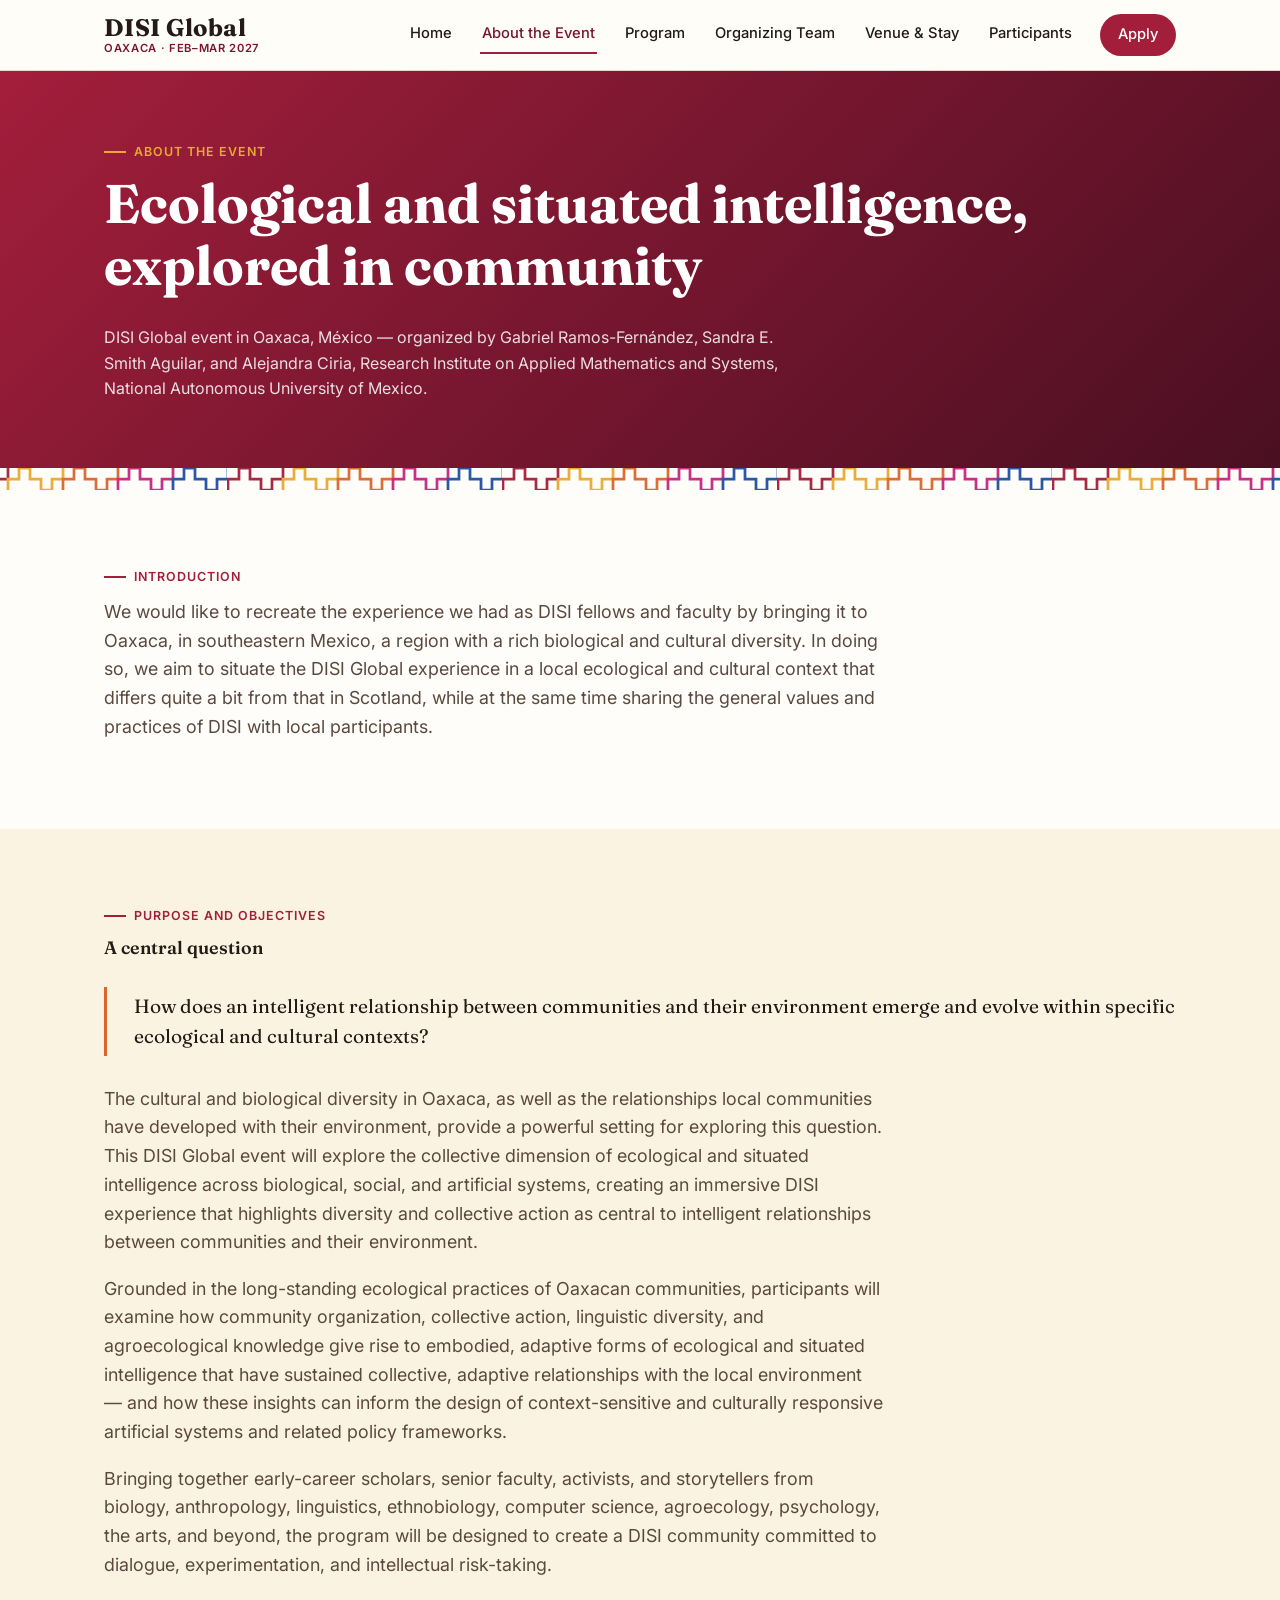
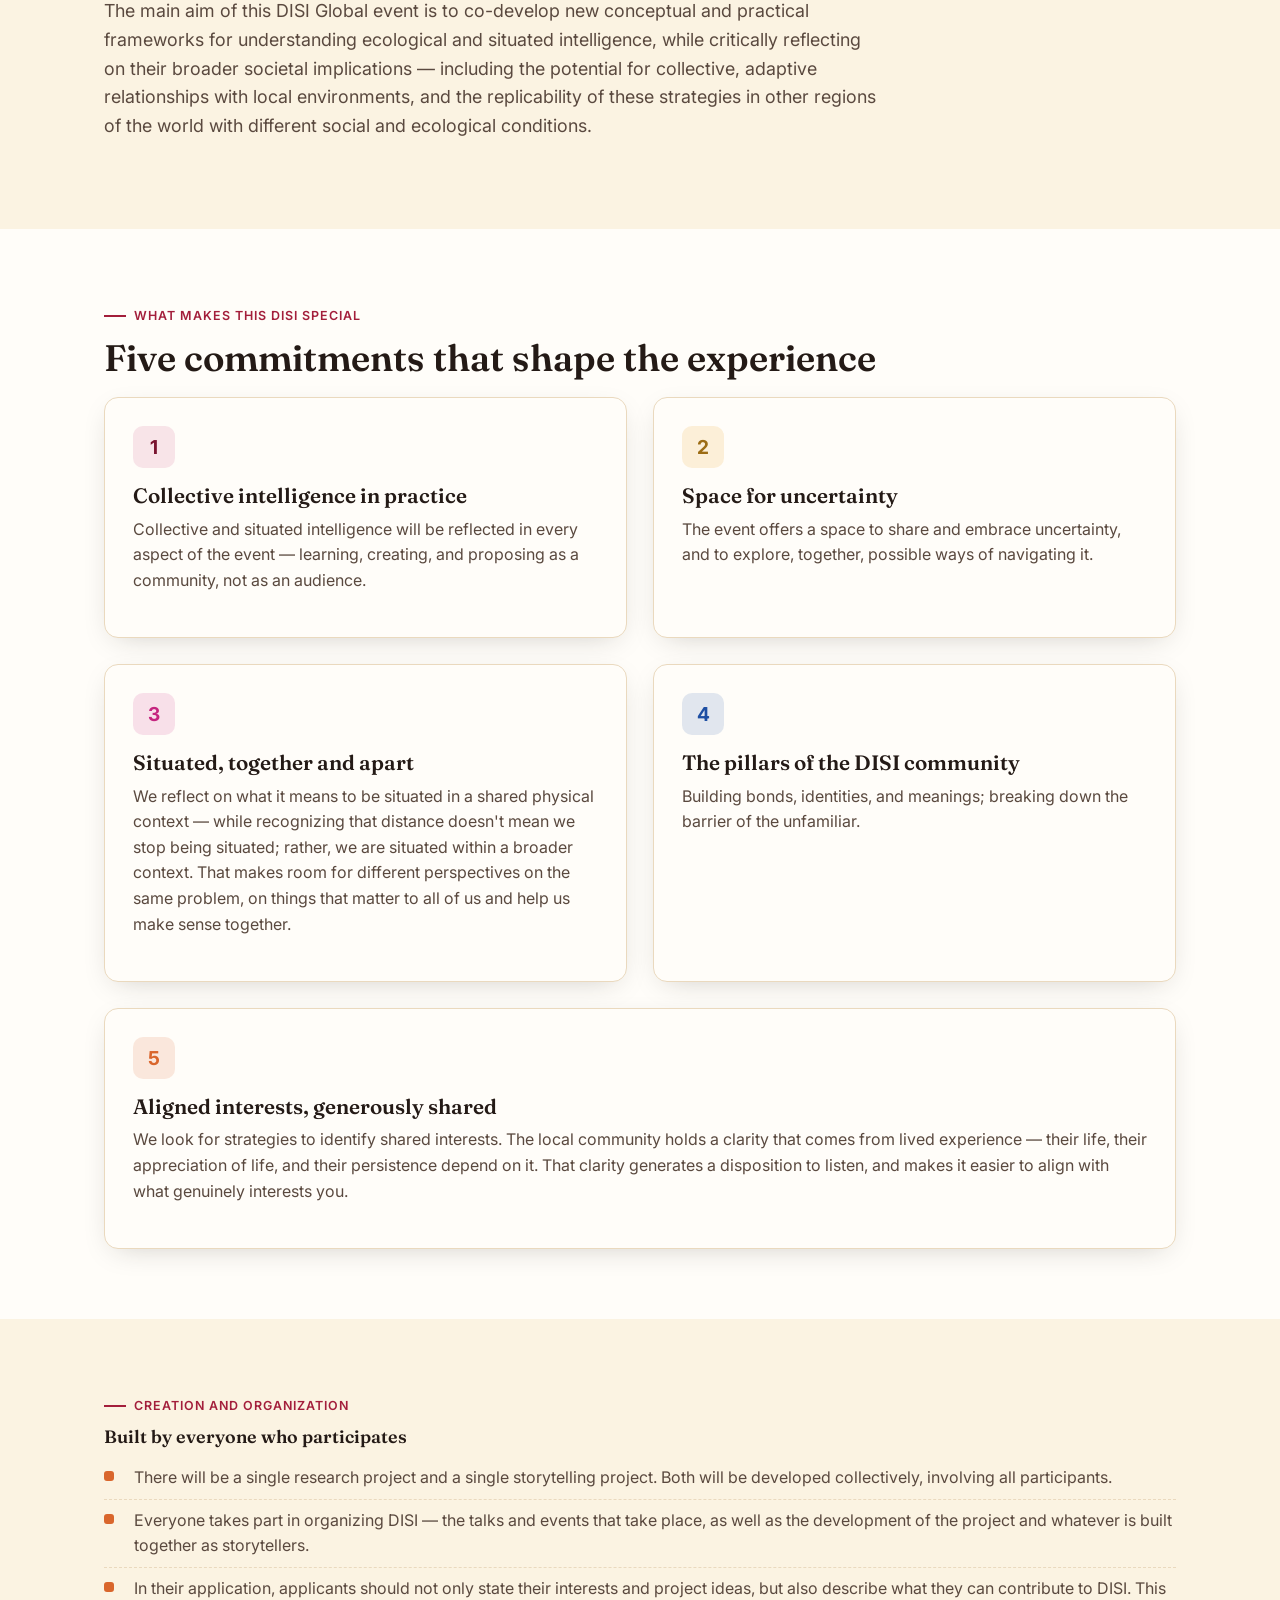
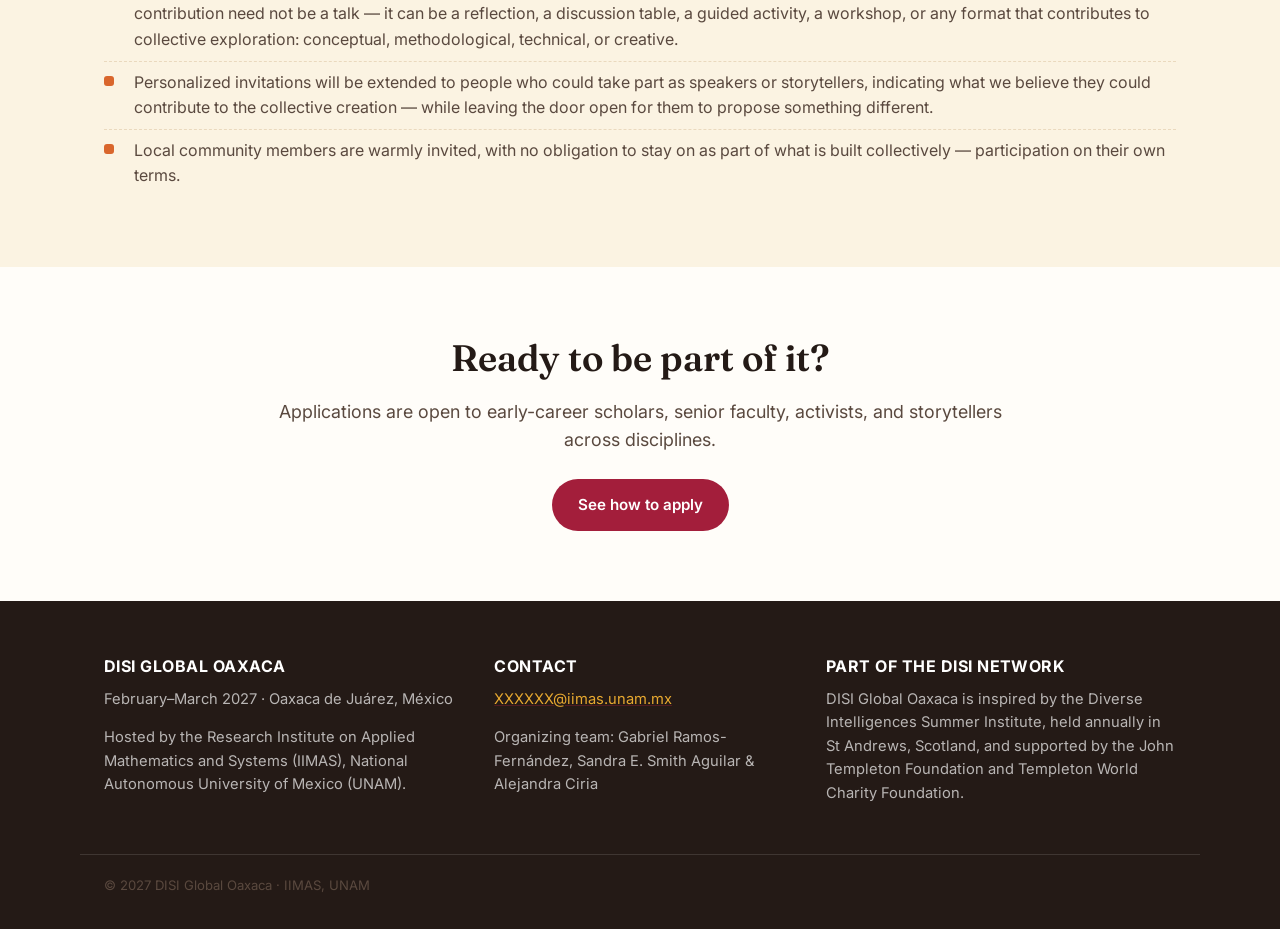
==== about.html @ a5897140 "Initial DISI Global Oaxaca website" ====
<!DOCTYPE html>
<html lang="en">
<head>
<meta charset="UTF-8">
<meta name="viewport" content="width=device-width, initial-scale=1.0">
<title>About the Event — DISI Global Oaxaca</title>
<meta name="description" content="The conceptual framework behind DISI Global Oaxaca: purpose, objectives, and what makes this DISI Global event distinct.">
<link rel="icon" href="assets/favicon.svg" type="image/svg+xml">
<link rel="stylesheet" href="css/style.css">
</head>
<body>

<header class="site-header">
  <div class="container header-inner">
    <a href="index.html" class="brand">
      <span class="brand-mark">DISI Global</span>
      <span class="brand-sub">Oaxaca · Feb–Mar 2027</span>
    </a>
    <button class="nav-toggle" aria-label="Toggle menu" aria-expanded="false">
      <span></span><span></span><span></span>
    </button>
    <nav class="site-nav">
      <a href="index.html">Home</a>
      <a href="about.html">About the Event</a>
      <a href="program.html">Program</a>
      <a href="organizers.html">Organizing Team</a>
      <a href="venue.html">Venue &amp; Stay</a>
      <a href="participants.html">Participants</a>
      <a href="apply.html" class="nav-cta">Apply</a>
    </nav>
  </div>
</header>

<section class="page-hero">
  <div class="container">
    <span class="eyebrow">About the event</span>
    <h1>Ecological and situated intelligence, explored in community</h1>
    <p>DISI Global event in Oaxaca, México — organized by Gabriel Ramos-Fernández, Sandra E. Smith Aguilar, and Alejandra Ciria, Research Institute on Applied Mathematics and Systems, National Autonomous University of Mexico.</p>
  </div>
</section>
<div class="pattern-strip"></div>

<section>
  <div class="container">
    <span class="eyebrow">Introduction</span>
    <p class="lead-text">We would like to recreate the experience we had as DISI fellows and faculty by bringing it to Oaxaca, in southeastern Mexico, a region with a rich biological and cultural diversity. In doing so, we aim to situate the DISI Global experience in a local ecological and cultural context that differs quite a bit from that in Scotland, while at the same time sharing the general values and practices of DISI with local participants.</p>
  </div>
</section>

<section class="section-alt">
  <div class="container">
    <span class="eyebrow">Purpose and objectives</span>
    <h2 class="lead-text">A central question</h2>
    <blockquote>How does an intelligent relationship between communities and their environment emerge and evolve within specific ecological and cultural contexts?</blockquote>
    <p class="lead-text">The cultural and biological diversity in Oaxaca, as well as the relationships local communities have developed with their environment, provide a powerful setting for exploring this question. This DISI Global event will explore the collective dimension of ecological and situated intelligence across biological, social, and artificial systems, creating an immersive DISI experience that highlights diversity and collective action as central to intelligent relationships between communities and their environment.</p>
    <p class="lead-text">Grounded in the long-standing ecological practices of Oaxacan communities, participants will examine how community organization, collective action, linguistic diversity, and agroecological knowledge give rise to embodied, adaptive forms of ecological and situated intelligence that have sustained collective, adaptive relationships with the local environment — and how these insights can inform the design of context-sensitive and culturally responsive artificial systems and related policy frameworks.</p>
    <p class="lead-text">Bringing together early-career scholars, senior faculty, activists, and storytellers from biology, anthropology, linguistics, ethnobiology, computer science, agroecology, psychology, the arts, and beyond, the program will be designed to create a DISI community committed to dialogue, experimentation, and intellectual risk-taking.</p>
    <p class="lead-text">The main aim of this DISI Global event is to co-develop new conceptual and practical frameworks for understanding ecological and situated intelligence, while critically reflecting on their broader societal implications — including the potential for collective, adaptive relationships with local environments, and the replicability of these strategies in other regions of the world with different social and ecological conditions.</p>
  </div>
</section>

<section>
  <div class="container">
    <span class="eyebrow">What makes this DISI special</span>
    <h2>Five commitments that shape the experience</h2>
    <div class="grid grid-2">
      <div class="card">
        <div class="card-icon">1</div>
        <h3>Collective intelligence in practice</h3>
        <p>Collective and situated intelligence will be reflected in every aspect of the event — learning, creating, and proposing as a community, not as an audience.</p>
      </div>
      <div class="card">
        <div class="card-icon mustard">2</div>
        <h3>Space for uncertainty</h3>
        <p>The event offers a space to share and embrace uncertainty, and to explore, together, possible ways of navigating it.</p>
      </div>
      <div class="card">
        <div class="card-icon magenta">3</div>
        <h3>Situated, together and apart</h3>
        <p>We reflect on what it means to be situated in a shared physical context — while recognizing that distance doesn't mean we stop being situated; rather, we are situated within a broader context. That makes room for different perspectives on the same problem, on things that matter to all of us and help us make sense together.</p>
      </div>
      <div class="card">
        <div class="card-icon cobalt">4</div>
        <h3>The pillars of the DISI community</h3>
        <p>Building bonds, identities, and meanings; breaking down the barrier of the unfamiliar.</p>
      </div>
      <div class="card" style="grid-column: span 2;">
        <div class="card-icon terracotta">5</div>
        <h3>Aligned interests, generously shared</h3>
        <p>We look for strategies to identify shared interests. The local community holds a clarity that comes from lived experience — their life, their appreciation of life, and their persistence depend on it. That clarity generates a disposition to listen, and makes it easier to align with what genuinely interests you.</p>
      </div>
    </div>
  </div>
</section>

<section class="section-alt">
  <div class="container">
    <span class="eyebrow">Creation and organization</span>
    <h2 class="lead-text">Built by everyone who participates</h2>
    <ul class="checklist">
      <li>There will be a single research project and a single storytelling project. Both will be developed collectively, involving all participants.</li>
      <li>Everyone takes part in organizing DISI — the talks and events that take place, as well as the development of the project and whatever is built together as storytellers.</li>
      <li>In their application, applicants should not only state their interests and project ideas, but also describe what they can contribute to DISI. This contribution need not be a talk — it can be a reflection, a discussion table, a guided activity, a workshop, or any format that contributes to collective exploration: conceptual, methodological, technical, or creative.</li>
      <li>Personalized invitations will be extended to people who could take part as speakers or storytellers, indicating what we believe they could contribute to the collective creation — while leaving the door open for them to propose something different.</li>
      <li>Local community members are warmly invited, with no obligation to stay on as part of what is built collectively — participation on their own terms.</li>
    </ul>
  </div>
</section>

<section>
  <div class="container" style="text-align:center;">
    <h2>Ready to be part of it?</h2>
    <p class="lead-text" style="margin:0 auto 24px;">Applications are open to early-career scholars, senior faculty, activists, and storytellers across disciplines.</p>
    <a href="apply.html" class="btn btn-primary">See how to apply</a>
  </div>
</section>

<footer class="site-footer">
  <div class="container footer-inner">
    <div>
      <h3>DISI Global Oaxaca</h3>
      <p>February–March 2027 · Oaxaca de Juárez, México</p>
      <p>Hosted by the Research Institute on Applied Mathematics and Systems (IIMAS), National Autonomous University of Mexico (UNAM).</p>
    </div>
    <div>
      <h3>Contact</h3>
      <p><a href="mailto:XXXXXX@iimas.unam.mx">XXXXXX@iimas.unam.mx</a></p>
      <p>Organizing team: Gabriel Ramos-Fernández, Sandra E. Smith Aguilar &amp; Alejandra Ciria</p>
    </div>
    <div>
      <h3>Part of the DISI Network</h3>
      <p>DISI Global Oaxaca is inspired by the Diverse Intelligences Summer Institute, held annually in St Andrews, Scotland, and supported by the John Templeton Foundation and Templeton World Charity Foundation.</p>
    </div>
  </div>
  <div class="footer-bottom container">
    <p>© 2027 DISI Global Oaxaca · IIMAS, UNAM</p>
  </div>
</footer>

<script src="js/main.js"></script>
</body>
</html>
---- css/style.css ----
/* ==========================================================================
   DISI Global Oaxaca — design system
   ========================================================================== */

@import url('https://fonts.googleapis.com/css2?family=Fraunces:opsz,wght@9..144,400;9..144,500;9..144,600;9..144,700&family=Inter:wght@400;500;600;700&display=swap');

:root {
  /* brand — grana cochinilla, the classic Oaxacan cochineal red */
  --cochinilla:        #A31E3B;
  --cochinilla-dark:   #7A1530;
  --cochinilla-tint:   #F8E4E8;

  /* Oaxaca-inspired accents — market walls, textiles */
  --terracotta:  #D9662C;
  --marigold:    #E8A930;
  --magenta:     #C5257F;
  --cobalt:      #1E4FA3;
  --wine:        #4A0F22;

  /* neutrals */
  --cream:       #FBF3E2;
  --paper:       #FFFDF9;
  --charcoal:    #241A16;
  --ink-soft:    #5A493F;
  --line:        #EAD9BE;

  --font-display: 'Fraunces', Georgia, serif;
  --font-body: 'Inter', -apple-system, BlinkMacSystemFont, sans-serif;

  --radius: 14px;
  --shadow-soft: 0 8px 30px -12px rgba(34, 31, 28, 0.25);
  --container: 1120px;
}

* { box-sizing: border-box; }
html { scroll-behavior: smooth; }

body {
  margin: 0;
  font-family: var(--font-body);
  color: var(--charcoal);
  background: var(--paper);
  line-height: 1.6;
  -webkit-font-smoothing: antialiased;
}

h1, h2, h3, h4 {
  font-family: var(--font-display);
  font-weight: 600;
  line-height: 1.15;
  margin: 0 0 0.5em;
  color: var(--charcoal);
}

h1 { font-size: clamp(2.2rem, 5vw, 3.4rem); font-weight: 700; }
h2 { font-size: clamp(1.6rem, 3vw, 2.3rem); }
h3 { font-size: 1.3rem; }

p { margin: 0 0 1em; color: var(--ink-soft); }
a { color: var(--cochinilla-dark); text-decoration-color: rgba(163,30,59,0.35); }
a:hover { color: var(--terracotta); }

.container {
  max-width: var(--container);
  margin: 0 auto;
  padding: 0 24px;
}

.eyebrow {
  display: inline-flex;
  align-items: center;
  gap: 8px;
  font-size: 0.78rem;
  font-weight: 600;
  letter-spacing: 0.08em;
  text-transform: uppercase;
  color: var(--cochinilla);
  margin-bottom: 0.9em;
}
.eyebrow::before {
  content: "";
  width: 22px;
  height: 2px;
  background: var(--cochinilla);
  display: inline-block;
}

/* ---------------------------------- pattern strip ---------------------- */
.pattern-strip {
  height: 22px;
  background: url('../assets/pattern.svg') repeat-x center / auto 100%;
  opacity: 0.95;
}

/* ---------------------------------- header ------------------------------ */
.site-header {
  position: sticky;
  top: 0;
  z-index: 100;
  background: rgba(255, 253, 248, 0.92);
  backdrop-filter: blur(8px);
  border-bottom: 1px solid var(--line);
}
.header-inner {
  display: flex;
  align-items: center;
  justify-content: space-between;
  padding: 14px 24px;
}
.brand {
  display: flex;
  flex-direction: column;
  text-decoration: none;
  line-height: 1.1;
}
.brand-mark {
  font-family: var(--font-display);
  font-weight: 700;
  font-size: 1.5rem;
  color: var(--charcoal);
  letter-spacing: 0.02em;
}
.brand-sub {
  font-size: 0.7rem;
  color: var(--cochinilla-dark);
  font-weight: 600;
  letter-spacing: 0.06em;
  text-transform: uppercase;
}

.site-nav {
  display: flex;
  align-items: center;
  gap: 26px;
}
.site-nav a {
  font-size: 0.92rem;
  font-weight: 500;
  color: var(--charcoal);
  text-decoration: none;
  padding: 6px 2px;
  border-bottom: 2px solid transparent;
  transition: border-color 0.15s ease, color 0.15s ease;
}
.site-nav a:hover { color: var(--cochinilla-dark); }
.site-nav a.active { border-color: var(--cochinilla); color: var(--cochinilla-dark); }
.site-nav a.nav-cta {
  background: var(--cochinilla);
  color: #fff;
  padding: 9px 18px;
  border-radius: 999px;
  border-bottom: none;
}
.site-nav a.nav-cta:hover { background: var(--terracotta); color: #fff; }

.nav-toggle {
  display: none;
  flex-direction: column;
  gap: 5px;
  background: none;
  border: none;
  cursor: pointer;
  padding: 8px;
}
.nav-toggle span {
  width: 24px;
  height: 2px;
  background: var(--charcoal);
  display: block;
}

/* ---------------------------------- buttons ------------------------------ */
.btn {
  display: inline-flex;
  align-items: center;
  gap: 8px;
  padding: 12px 24px;
  border-radius: 999px;
  font-weight: 600;
  font-size: 0.95rem;
  text-decoration: none;
  border: 2px solid transparent;
  transition: transform 0.15s ease, box-shadow 0.15s ease, background 0.15s ease;
}
.btn:hover { transform: translateY(-1px); }
.btn-primary { background: var(--cochinilla); color: #fff; }
.btn-primary:hover { background: var(--cochinilla-dark); color: #fff; }
.btn-primary.on-hero { background: var(--marigold); color: var(--charcoal); }
.btn-primary.on-hero:hover { background: #fff; color: var(--cochinilla-dark); }
.btn-outline { border-color: var(--charcoal); color: var(--charcoal); }
.btn-outline:hover { border-color: var(--cochinilla-dark); color: var(--cochinilla-dark); }
.btn-outline.on-dark { border-color: #fff; color: #fff; }
.btn-outline.on-dark:hover { border-color: var(--marigold); color: var(--marigold); }

/* ---------------------------------- hero ------------------------------ */
.hero {
  position: relative;
  background: radial-gradient(circle at 15% 20%, var(--magenta) 0%, var(--cochinilla) 48%, var(--wine) 100%);
  color: #fff;
  padding: 90px 0 70px;
  overflow: hidden;
}
.hero::after {
  content: "";
  position: absolute;
  inset: 0;
  background-image: radial-gradient(rgba(255,255,255,0.08) 1.5px, transparent 1.5px);
  background-size: 26px 26px;
  opacity: 0.5;
  pointer-events: none;
}
.hero-inner { position: relative; z-index: 1; max-width: 760px; }

/* animated, mouse-reactive color blobs — homepage hero only */
.hero-blobs {
  position: absolute;
  inset: 0;
  z-index: 0;
  overflow: hidden;
  pointer-events: none;
  transition: transform 0.35s ease-out;
}
.hero-blob {
  position: absolute;
  border-radius: 50%;
  filter: blur(70px);
  opacity: 0.55;
  will-change: transform;
}
.hero-blob.b1 { width: 360px; height: 360px; background: var(--marigold); top: -80px; left: 6%; animation: drift1 15s ease-in-out infinite; }
.hero-blob.b2 { width: 300px; height: 300px; background: var(--cobalt); bottom: -100px; right: 10%; animation: drift2 19s ease-in-out infinite; }
.hero-blob.b3 { width: 240px; height: 240px; background: var(--terracotta); top: 28%; right: 26%; animation: drift3 12s ease-in-out infinite; }
.hero-blob.b4 { width: 200px; height: 200px; background: var(--marigold); bottom: 8%; left: 32%; animation: drift1 17s ease-in-out infinite reverse; }

@keyframes drift1 {
  0%, 100% { transform: translate(0, 0) scale(1); }
  50% { transform: translate(34px, -24px) scale(1.08); }
}
@keyframes drift2 {
  0%, 100% { transform: translate(0, 0) scale(1); }
  50% { transform: translate(-28px, 26px) scale(0.94); }
}
@keyframes drift3 {
  0%, 100% { transform: translate(0, 0) scale(1); }
  50% { transform: translate(22px, 18px) scale(1.12); }
}
@media (prefers-reduced-motion: reduce) {
  .hero-blob { animation: none; }
}

.hero p.lede { color: rgba(255,255,255,0.88); font-size: 1.15rem; max-width: 620px; }
.hero .meta-row {
  display: flex;
  flex-wrap: wrap;
  gap: 22px;
  margin: 28px 0 32px;
  font-size: 0.95rem;
  font-weight: 500;
}
.hero .meta-row span { display: flex; align-items: center; gap: 8px; }
.hero .meta-row span::before {
  content: "";
  width: 6px;
  height: 6px;
  border-radius: 2px;
  background: var(--marigold);
  display: inline-block;
  flex-shrink: 0;
}
.hero .cta-row { display: flex; flex-wrap: wrap; gap: 14px; }

.page-hero {
  position: relative;
  overflow: hidden;
  background: linear-gradient(135deg, var(--cochinilla), var(--wine));
  color: #fff;
  padding: 64px 0 50px;
}
.page-hero .eyebrow { color: var(--marigold); }
.page-hero .eyebrow::before { background: var(--marigold); }
.page-hero p { color: rgba(255,255,255,0.85); max-width: 680px; }
.page-hero h1 { color: #fff; }

/* ---------------------------------- sections ------------------------------ */
section { padding: 70px 0; }
.section-alt { background: var(--cream); }
.section-tight { padding: 50px 0; }

.lead-text { font-size: 1.12rem; max-width: 780px; }

.grid {
  display: grid;
  gap: 26px;
}
.grid-2 { grid-template-columns: repeat(2, 1fr); }
.grid-3 { grid-template-columns: repeat(3, 1fr); }
.grid-4 { grid-template-columns: repeat(4, 1fr); }

.card {
  background: var(--paper);
  border: 1px solid var(--line);
  border-radius: var(--radius);
  padding: 28px;
  box-shadow: var(--shadow-soft);
  transition: transform 0.18s ease, box-shadow 0.18s ease;
}
.card:hover { transform: translateY(-3px); }
.card h3 { margin-bottom: 0.4em; }
.card .card-icon {
  width: 42px; height: 42px;
  border-radius: 10px;
  display: flex; align-items: center; justify-content: center;
  background: var(--cochinilla-tint);
  color: var(--cochinilla-dark);
  font-size: 1.2rem;
  margin-bottom: 16px;
  font-weight: 700;
}
/* color-blocking accent variants for card icons */
.card .card-icon.mustard     { background: rgba(232,169,48,0.16); color: #9C6C14; }
.card .card-icon.terracotta  { background: rgba(217,102,44,0.14); color: var(--terracotta); }
.card .card-icon.magenta     { background: rgba(197,37,127,0.13); color: var(--magenta); }
.card .card-icon.cobalt      { background: rgba(30,79,163,0.13); color: var(--cobalt); }

.pill {
  display: inline-block;
  padding: 5px 14px;
  border-radius: 999px;
  background: var(--cochinilla-tint);
  color: var(--cochinilla-dark);
  font-size: 0.78rem;
  font-weight: 600;
  letter-spacing: 0.03em;
}

blockquote {
  border-left: 3px solid var(--terracotta);
  margin: 1.5em 0;
  padding: 0.2em 0 0.2em 1.4em;
  font-family: var(--font-display);
  font-size: 1.2rem;
  color: var(--charcoal);
}

ul.checklist { list-style: none; padding: 0; margin: 0; }
ul.checklist li {
  position: relative;
  padding: 8px 0 8px 30px;
  color: var(--ink-soft);
  border-bottom: 1px dashed var(--line);
}
ul.checklist li:last-child { border-bottom: none; }
ul.checklist li::before {
  content: "";
  position: absolute;
  left: 0; top: 14px;
  width: 10px; height: 10px;
  border-radius: 3px;
  background: var(--terracotta);
}

/* ---------------------------------- timeline (program page) ------------ */
.timeline {
  position: relative;
  padding-left: 34px;
  border-left: 2px solid var(--line);
}
.timeline-item { position: relative; padding-bottom: 34px; }
.timeline-item:last-child { padding-bottom: 0; }
.timeline-item::before {
  content: "";
  position: absolute;
  left: -41px; top: 4px;
  width: 14px; height: 14px;
  border-radius: 50%;
  background: var(--cochinilla);
  border: 3px solid var(--paper);
  box-shadow: 0 0 0 2px var(--cochinilla);
}
.timeline-item .time {
  font-size: 0.8rem;
  font-weight: 700;
  letter-spacing: 0.05em;
  text-transform: uppercase;
  color: var(--cochinilla-dark);
  margin-bottom: 4px;
  display: block;
}
.day-block {
  border: 1px solid var(--line);
  border-radius: var(--radius);
  padding: 32px;
  background: var(--paper);
  margin-bottom: 26px;
}
.day-block.tba {
  background: var(--cream);
  text-align: center;
  padding: 40px 32px;
}
.day-block.tba h3 { color: var(--ink-soft); }

/* ---------------------------------- profile cards ------------------------------ */
.profile-card {
  background: var(--paper);
  border: 1px solid var(--line);
  border-radius: var(--radius);
  padding: 26px;
  text-align: left;
}
.profile-avatar {
  width: 64px; height: 64px;
  border-radius: 50%;
  background: linear-gradient(135deg, var(--cochinilla), var(--wine));
  color: #fff;
  display: flex; align-items: center; justify-content: center;
  font-family: var(--font-display);
  font-weight: 700;
  font-size: 1.3rem;
  margin-bottom: 16px;
}
.profile-avatar.mustard { background: linear-gradient(135deg, var(--marigold), var(--terracotta)); }
.profile-avatar.cobalt  { background: linear-gradient(135deg, var(--cobalt), var(--magenta)); }
.profile-card .role {
  color: var(--terracotta);
  font-weight: 600;
  font-size: 0.85rem;
  margin-bottom: 10px;
  display: block;
}

/* ---------------------------------- empty state ------------------------------ */
.empty-state {
  text-align: center;
  padding: 70px 30px;
  border: 2px dashed var(--line);
  border-radius: var(--radius);
  background: var(--cream);
}
.empty-state .icon {
  font-family: var(--font-display);
  font-size: 2.6rem;
  color: var(--cochinilla);
  margin-bottom: 8px;
}

/* ---------------------------------- facts strip ------------------------------ */
.facts-strip {
  display: grid;
  grid-template-columns: repeat(4, 1fr);
  gap: 0;
  background: var(--charcoal);
  color: #fff;
  border-radius: var(--radius);
  overflow: hidden;
}
.facts-strip .fact {
  padding: 26px 20px;
  border-right: 1px solid rgba(255,255,255,0.12);
}
.facts-strip .fact:last-child { border-right: none; }
.facts-strip .fact .label {
  font-size: 0.72rem;
  text-transform: uppercase;
  letter-spacing: 0.06em;
  color: var(--marigold);
  font-weight: 700;
  margin-bottom: 6px;
}
.facts-strip .fact .value { font-family: var(--font-display); font-size: 1.15rem; }

/* ---------------------------------- footer ------------------------------ */
.site-footer {
  background: var(--charcoal);
  color: rgba(255,255,255,0.75);
  padding: 56px 0 20px;
}
.footer-inner {
  display: grid;
  grid-template-columns: 1.2fr 1fr 1.2fr;
  gap: 40px;
  padding-bottom: 34px;
}
.footer-inner h3 {
  color: #fff;
  font-size: 1rem;
  font-family: var(--font-body);
  font-weight: 700;
  letter-spacing: 0.03em;
  text-transform: uppercase;
  margin-bottom: 12px;
}
.footer-inner p { color: rgba(255,255,255,0.68); font-size: 0.92rem; }
.footer-inner a { color: var(--marigold); }
.footer-bottom {
  border-top: 1px solid rgba(255,255,255,0.12);
  padding-top: 20px;
  font-size: 0.82rem;
  color: rgba(255,255,255,0.55);
}

/* ---------------------------------- misc ------------------------------ */
.two-col {
  display: grid;
  grid-template-columns: 1fr 1fr;
  gap: 50px;
  align-items: start;
}
.note-box {
  border: 1px solid var(--line);
  background: var(--cochinilla-tint);
  border-radius: var(--radius);
  padding: 22px 26px;
  font-size: 0.95rem;
}
.note-box strong { color: var(--cochinilla-dark); }

.tba-tag {
  display: inline-block;
  background: var(--marigold);
  color: var(--charcoal);
  font-size: 0.72rem;
  font-weight: 700;
  letter-spacing: 0.05em;
  text-transform: uppercase;
  padding: 3px 10px;
  border-radius: 999px;
  margin-left: 8px;
  vertical-align: middle;
}

/* ---------------------------------- responsive ------------------------------ */
@media (max-width: 900px) {
  .grid-3, .grid-4 { grid-template-columns: repeat(2, 1fr); }
  .footer-inner { grid-template-columns: 1fr; gap: 28px; }
  .two-col { grid-template-columns: 1fr; gap: 30px; }
  .facts-strip { grid-template-columns: repeat(2, 1fr); }
  .facts-strip .fact:nth-child(2) { border-right: none; }
}

@media (max-width: 720px) {
  .nav-toggle { display: flex; }
  .site-nav {
    position: absolute;
    top: 100%; left: 0; right: 0;
    background: var(--paper);
    flex-direction: column;
    align-items: flex-start;
    padding: 16px 24px 24px;
    border-bottom: 1px solid var(--line);
    display: none;
    gap: 14px;
  }
  .site-nav.open { display: flex; }
  .site-nav a.nav-cta { margin-top: 6px; }
  .grid-2, .grid-3, .grid-4 { grid-template-columns: 1fr; }
  .facts-strip { grid-template-columns: 1fr; }
  .facts-strip .fact { border-right: none; border-bottom: 1px solid rgba(255,255,255,0.12); }
}
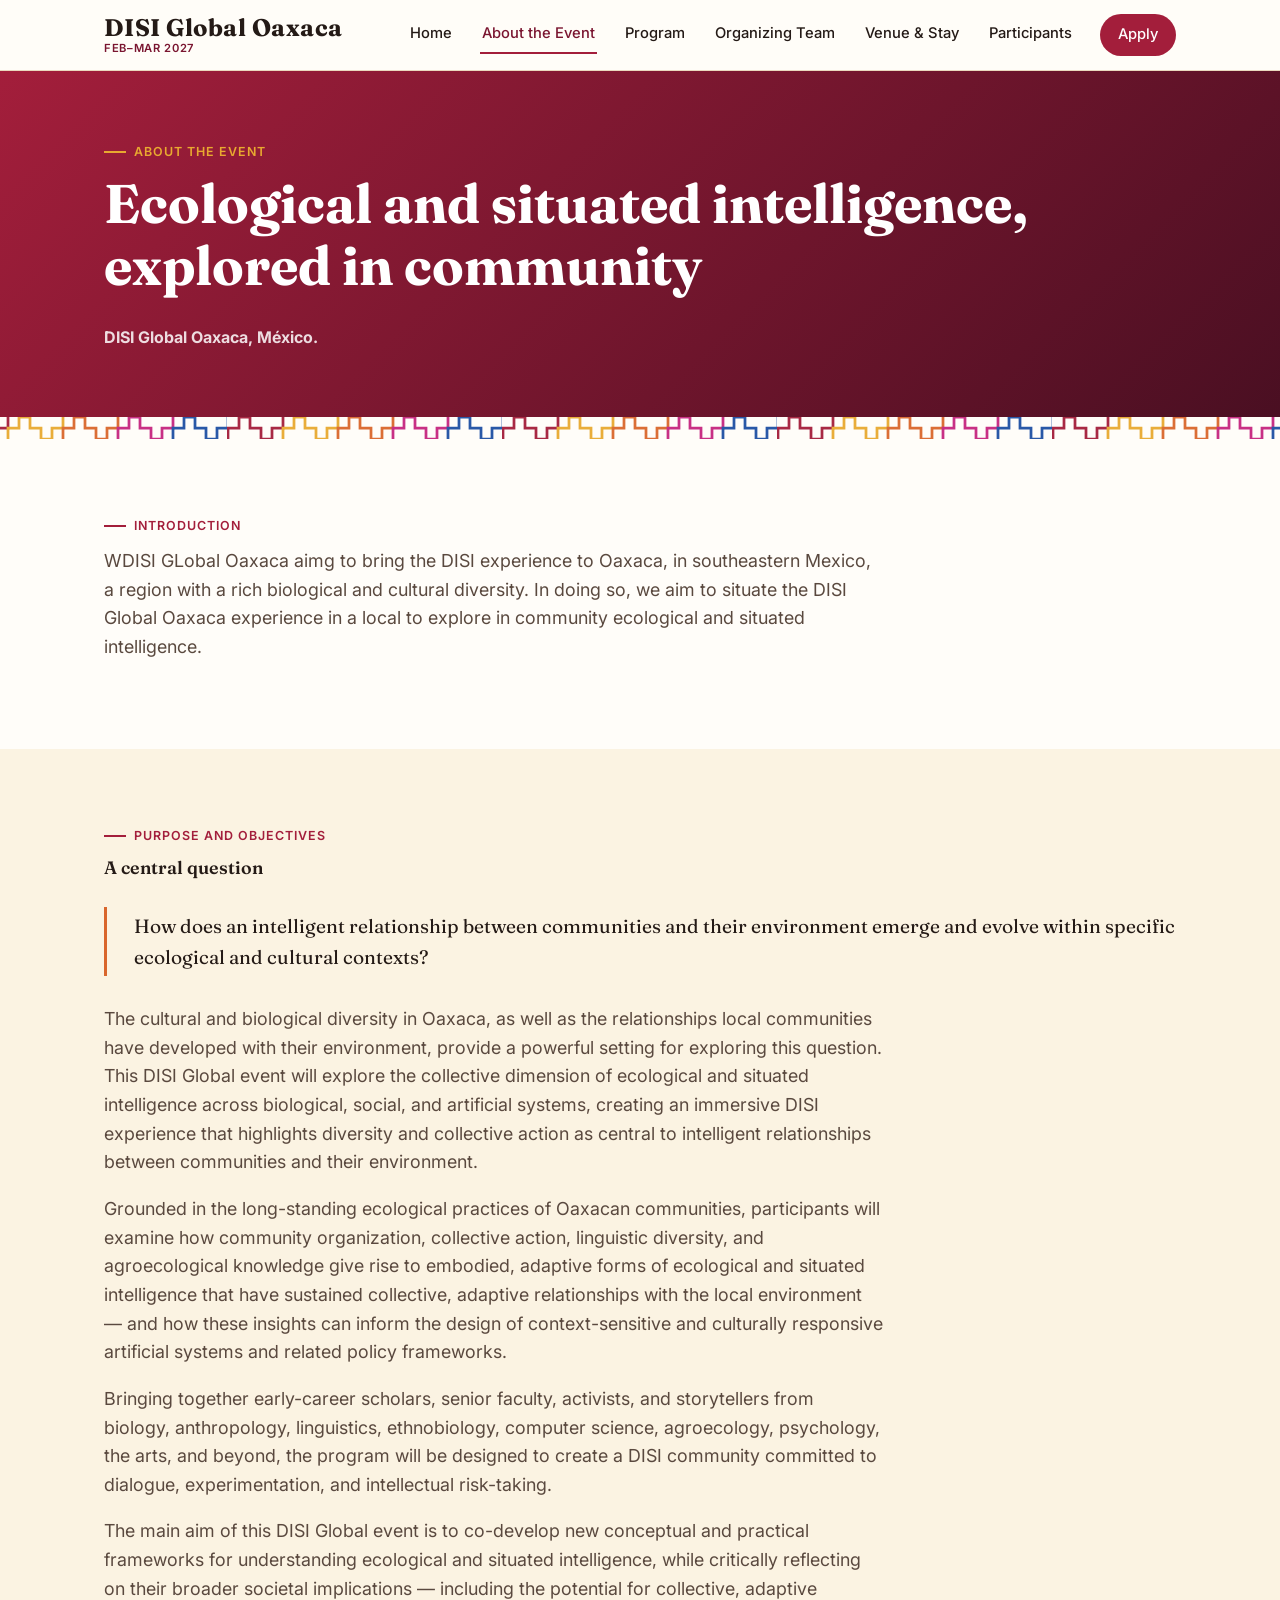
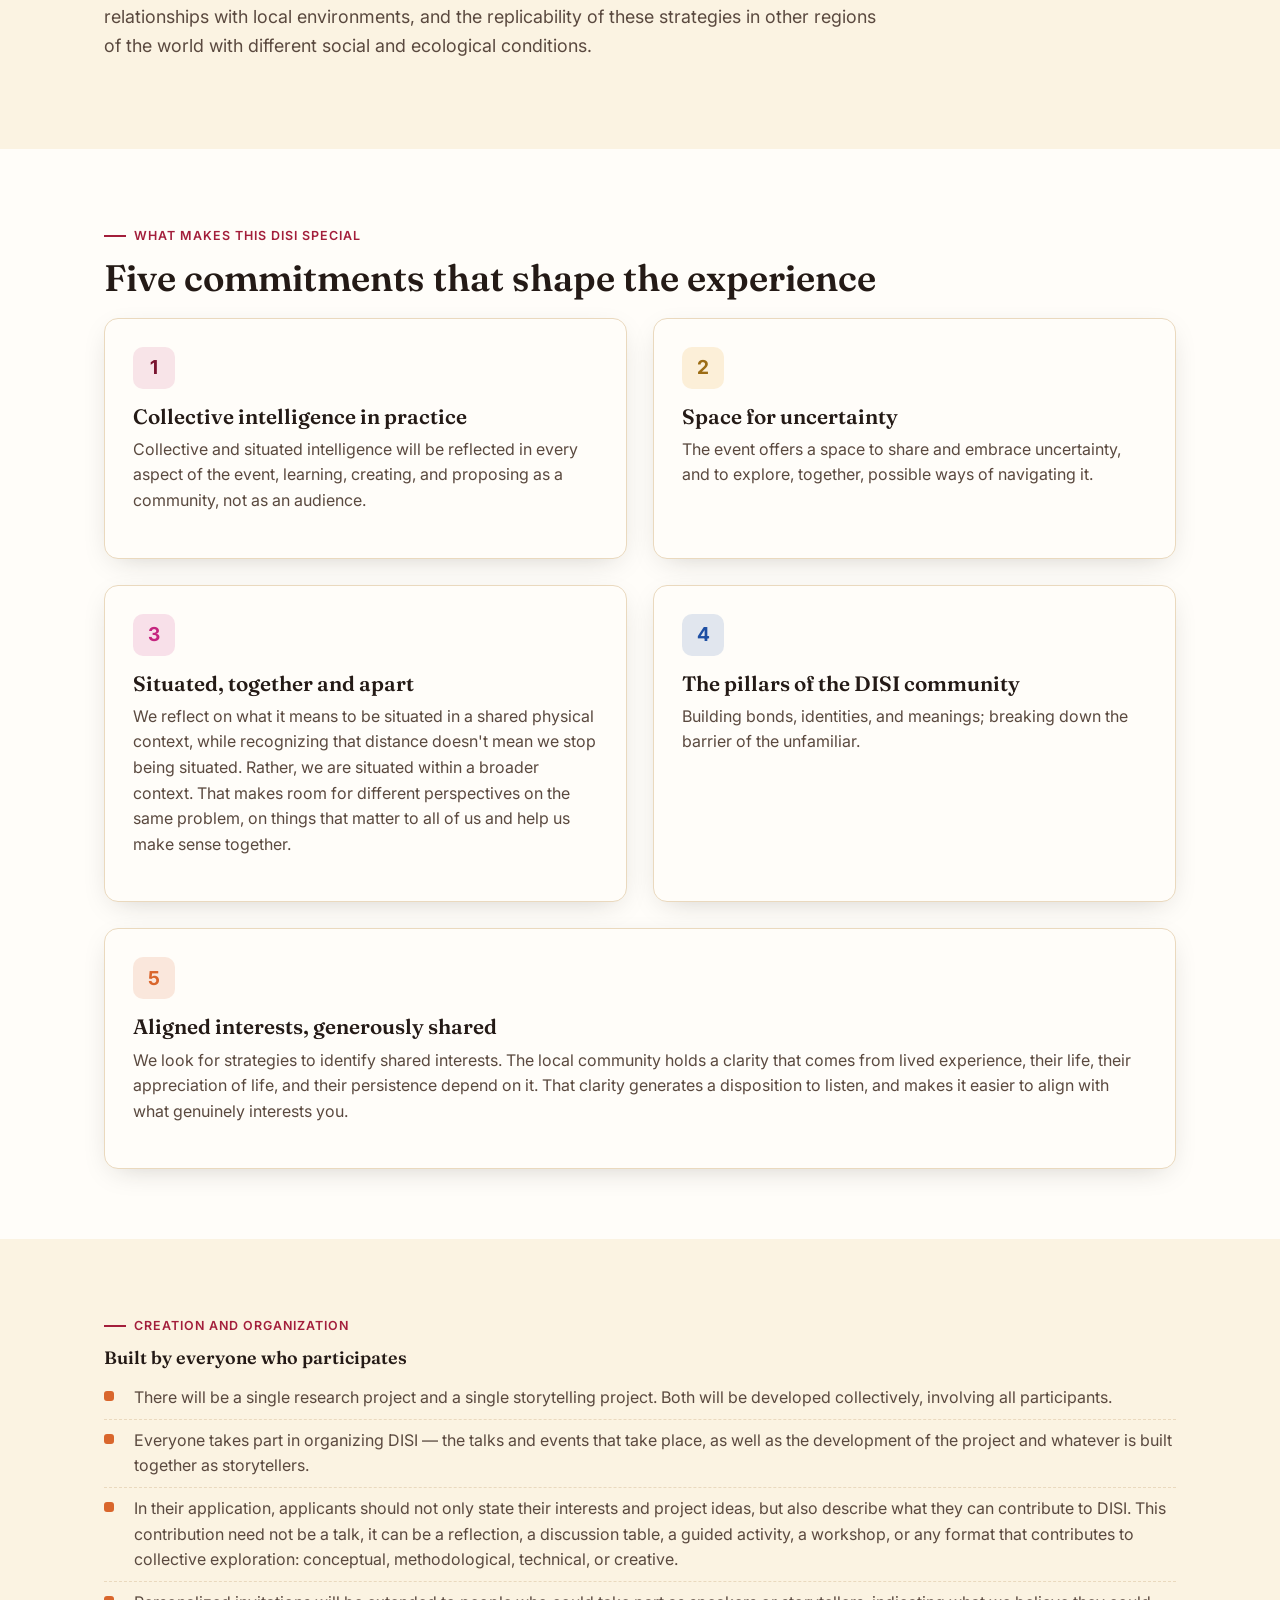
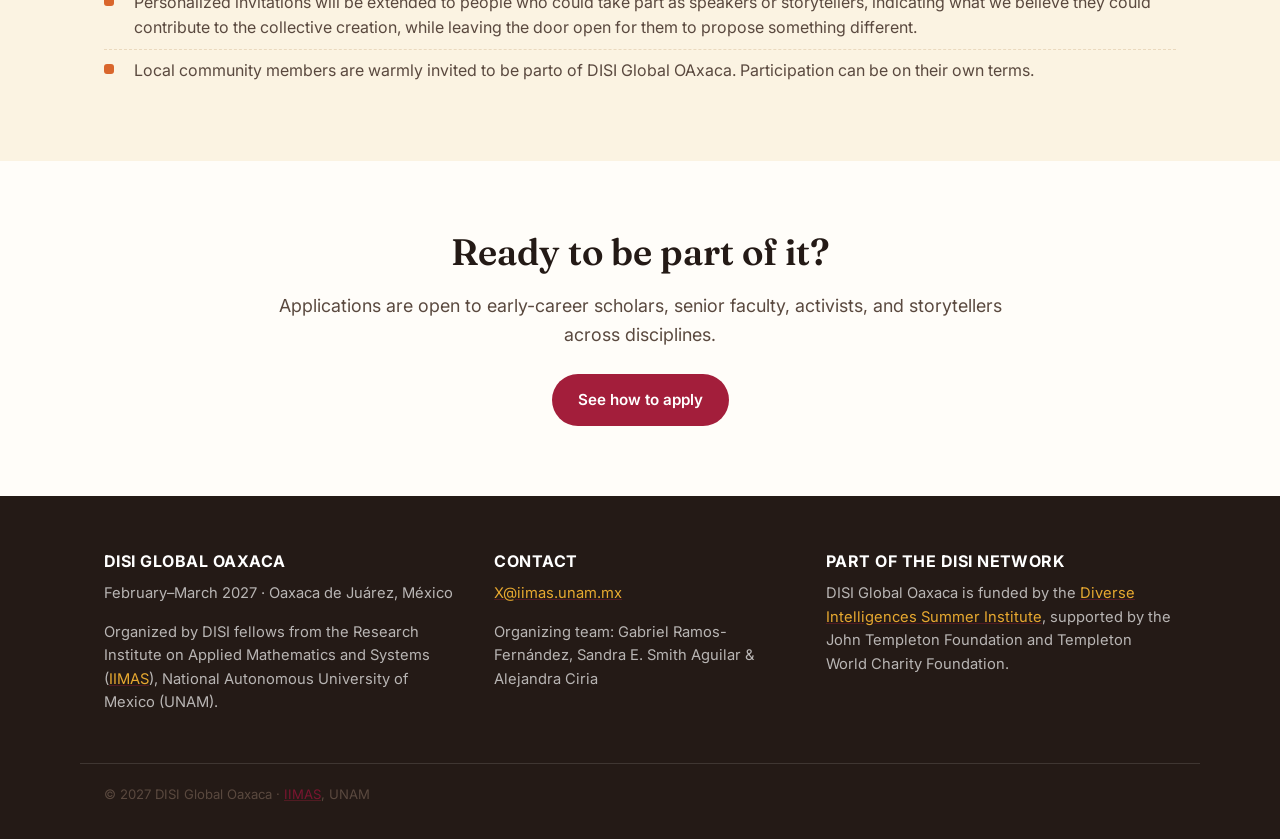
==== commit 9cd942b3: "Update palette, hero image, footer links, and layout refinements" ====
--- a/about.html
+++ b/about.html
@@ -13,8 +13,8 @@
 <header class="site-header">
   <div class="container header-inner">
     <a href="index.html" class="brand">
-      <span class="brand-mark">DISI Global</span>
-      <span class="brand-sub">Oaxaca · Feb–Mar 2027</span>
+      <span class="brand-mark">DISI Global Oaxaca</span>
+      <span class="brand-sub">Feb–Mar 2027</span>
     </a>
     <button class="nav-toggle" aria-label="Toggle menu" aria-expanded="false">
       <span></span><span></span><span></span>
@@ -35,7 +35,7 @@
   <div class="container">
     <span class="eyebrow">About the event</span>
     <h1>Ecological and situated intelligence, explored in community</h1>
-    <p>DISI Global event in Oaxaca, México — organized by Gabriel Ramos-Fernández, Sandra E. Smith Aguilar, and Alejandra Ciria, Research Institute on Applied Mathematics and Systems, National Autonomous University of Mexico.</p>
+    <p><strong>DISI Global Oaxaca, México.</strong></p>
   </div>
 </section>
 <div class="pattern-strip"></div>
@@ -43,7 +43,7 @@
 <section>
   <div class="container">
     <span class="eyebrow">Introduction</span>
-    <p class="lead-text">We would like to recreate the experience we had as DISI fellows and faculty by bringing it to Oaxaca, in southeastern Mexico, a region with a rich biological and cultural diversity. In doing so, we aim to situate the DISI Global experience in a local ecological and cultural context that differs quite a bit from that in Scotland, while at the same time sharing the general values and practices of DISI with local participants.</p>
+    <p class="lead-text">WDISI GLobal Oaxaca aimg to bring the DISI experience to Oaxaca, in southeastern Mexico, a region with a rich biological and cultural diversity. In doing so, we aim to situate the DISI Global Oaxaca experience in a local to explore in community ecological and situated intelligence.</p>
   </div>
 </section>
 
@@ -67,7 +67,7 @@
       <div class="card">
         <div class="card-icon">1</div>
         <h3>Collective intelligence in practice</h3>
-        <p>Collective and situated intelligence will be reflected in every aspect of the event — learning, creating, and proposing as a community, not as an audience.</p>
+        <p>Collective and situated intelligence will be reflected in every aspect of the event, learning, creating, and proposing as a community, not as an audience.</p>
       </div>
       <div class="card">
         <div class="card-icon mustard">2</div>
@@ -77,7 +77,7 @@
       <div class="card">
         <div class="card-icon magenta">3</div>
         <h3>Situated, together and apart</h3>
-        <p>We reflect on what it means to be situated in a shared physical context — while recognizing that distance doesn't mean we stop being situated; rather, we are situated within a broader context. That makes room for different perspectives on the same problem, on things that matter to all of us and help us make sense together.</p>
+        <p>We reflect on what it means to be situated in a shared physical context, while recognizing that distance doesn't mean we stop being situated. Rather, we are situated within a broader context. That makes room for different perspectives on the same problem, on things that matter to all of us and help us make sense together.</p>
       </div>
       <div class="card">
         <div class="card-icon cobalt">4</div>
@@ -87,7 +87,7 @@
       <div class="card" style="grid-column: span 2;">
         <div class="card-icon terracotta">5</div>
         <h3>Aligned interests, generously shared</h3>
-        <p>We look for strategies to identify shared interests. The local community holds a clarity that comes from lived experience — their life, their appreciation of life, and their persistence depend on it. That clarity generates a disposition to listen, and makes it easier to align with what genuinely interests you.</p>
+        <p>We look for strategies to identify shared interests. The local community holds a clarity that comes from lived experience, their life, their appreciation of life, and their persistence depend on it. That clarity generates a disposition to listen, and makes it easier to align with what genuinely interests you.</p>
       </div>
     </div>
   </div>
@@ -100,9 +100,9 @@
     <ul class="checklist">
       <li>There will be a single research project and a single storytelling project. Both will be developed collectively, involving all participants.</li>
       <li>Everyone takes part in organizing DISI — the talks and events that take place, as well as the development of the project and whatever is built together as storytellers.</li>
-      <li>In their application, applicants should not only state their interests and project ideas, but also describe what they can contribute to DISI. This contribution need not be a talk — it can be a reflection, a discussion table, a guided activity, a workshop, or any format that contributes to collective exploration: conceptual, methodological, technical, or creative.</li>
-      <li>Personalized invitations will be extended to people who could take part as speakers or storytellers, indicating what we believe they could contribute to the collective creation — while leaving the door open for them to propose something different.</li>
-      <li>Local community members are warmly invited, with no obligation to stay on as part of what is built collectively — participation on their own terms.</li>
+      <li>In their application, applicants should not only state their interests and project ideas, but also describe what they can contribute to DISI. This contribution need not be a talk, it can be a reflection, a discussion table, a guided activity, a workshop, or any format that contributes to collective exploration: conceptual, methodological, technical, or creative.</li>
+      <li>Personalized invitations will be extended to people who could take part as speakers or storytellers, indicating what we believe they could contribute to the collective creation, while leaving the door open for them to propose something different.</li>
+      <li>Local community members are warmly invited to be parto of DISI Global OAxaca. Participation can be on their own terms.</li>
     </ul>
   </div>
 </section>
@@ -120,20 +120,20 @@
     <div>
       <h3>DISI Global Oaxaca</h3>
       <p>February–March 2027 · Oaxaca de Juárez, México</p>
-      <p>Hosted by the Research Institute on Applied Mathematics and Systems (IIMAS), National Autonomous University of Mexico (UNAM).</p>
+      <p>Organized by DISI fellows from the Research Institute on Applied Mathematics and Systems (<a href="https://www.iimas.unam.mx/" target="_blank" rel="noopener noreferrer">IIMAS</a>), National Autonomous University of Mexico (UNAM).</p>
     </div>
     <div>
       <h3>Contact</h3>
-      <p><a href="mailto:XXXXXX@iimas.unam.mx">XXXXXX@iimas.unam.mx</a></p>
+      <p><a href="mailto: X@iimas.unam.mx">X@iimas.unam.mx</a></p>
       <p>Organizing team: Gabriel Ramos-Fernández, Sandra E. Smith Aguilar &amp; Alejandra Ciria</p>
     </div>
     <div>
       <h3>Part of the DISI Network</h3>
-      <p>DISI Global Oaxaca is inspired by the Diverse Intelligences Summer Institute, held annually in St Andrews, Scotland, and supported by the John Templeton Foundation and Templeton World Charity Foundation.</p>
+      <p>DISI Global Oaxaca is funded by the <a href="https://disi.org/" target="_blank" rel="noopener noreferrer">Diverse Intelligences Summer Institute</a>, supported by the John Templeton Foundation and Templeton World Charity Foundation.</p>
     </div>
   </div>
   <div class="footer-bottom container">
-    <p>© 2027 DISI Global Oaxaca · IIMAS, UNAM</p>
+    <p>© 2027 DISI Global Oaxaca · <a href="https://www.iimas.unam.mx/" target="_blank" rel="noopener noreferrer">IIMAS</a>, UNAM</p>
   </div>
 </footer>
 
--- a/css/style.css
+++ b/css/style.css
@@ -195,21 +195,14 @@
 /* ---------------------------------- hero ------------------------------ */
 .hero {
   position: relative;
-  background: radial-gradient(circle at 15% 20%, var(--magenta) 0%, var(--cochinilla) 48%, var(--wine) 100%);
+  background:
+    linear-gradient(100deg, rgba(36,26,22,0.90) 0%, rgba(74,15,34,0.72) 42%, rgba(163,30,59,0.38) 100%),
+    url('../assets/hero-bg.jpg') center 60% / cover no-repeat;
   color: #fff;
   padding: 90px 0 70px;
   overflow: hidden;
 }
-.hero::after {
-  content: "";
-  position: absolute;
-  inset: 0;
-  background-image: radial-gradient(rgba(255,255,255,0.08) 1.5px, transparent 1.5px);
-  background-size: 26px 26px;
-  opacity: 0.5;
-  pointer-events: none;
-}
-.hero-inner { position: relative; z-index: 1; max-width: 760px; }
+.hero-inner { position: relative; z-index: 1; max-width: 840px; margin: 0 auto; text-align: center; }
 
 /* animated, mouse-reactive color blobs — homepage hero only */
 .hero-blobs {
@@ -224,13 +217,15 @@
   position: absolute;
   border-radius: 50%;
   filter: blur(70px);
-  opacity: 0.55;
+  opacity: 0.45;
+  mix-blend-mode: screen;
   will-change: transform;
 }
 .hero-blob.b1 { width: 360px; height: 360px; background: var(--marigold); top: -80px; left: 6%; animation: drift1 15s ease-in-out infinite; }
 .hero-blob.b2 { width: 300px; height: 300px; background: var(--cobalt); bottom: -100px; right: 10%; animation: drift2 19s ease-in-out infinite; }
 .hero-blob.b3 { width: 240px; height: 240px; background: var(--terracotta); top: 28%; right: 26%; animation: drift3 12s ease-in-out infinite; }
 .hero-blob.b4 { width: 200px; height: 200px; background: var(--marigold); bottom: 8%; left: 32%; animation: drift1 17s ease-in-out infinite reverse; }
+.hero-blob.b5 { width: 280px; height: 280px; background: linear-gradient(135deg, var(--cochinilla), var(--cobalt)); top: -70px; right: -50px; animation: drift3 16s ease-in-out infinite reverse; }
 
 @keyframes drift1 {
   0%, 100% { transform: translate(0, 0) scale(1); }
@@ -248,10 +243,12 @@
   .hero-blob { animation: none; }
 }
 
-.hero p.lede { color: rgba(255,255,255,0.88); font-size: 1.15rem; max-width: 620px; }
+.hero h1 { color: #fff; text-shadow: 0 2px 24px rgba(0,0,0,0.35); }
+.hero p.lede { color: rgba(255,255,255,0.88); font-size: 1.15rem; max-width: 620px; margin-left: auto; margin-right: auto; }
 .hero .meta-row {
   display: flex;
   flex-wrap: wrap;
+  justify-content: center;
   gap: 22px;
   margin: 28px 0 32px;
   font-size: 0.95rem;
@@ -267,7 +264,7 @@
   display: inline-block;
   flex-shrink: 0;
 }
-.hero .cta-row { display: flex; flex-wrap: wrap; gap: 14px; }
+.hero .cta-row { display: flex; flex-wrap: wrap; justify-content: center; gap: 14px; }
 
 .page-hero {
   position: relative;
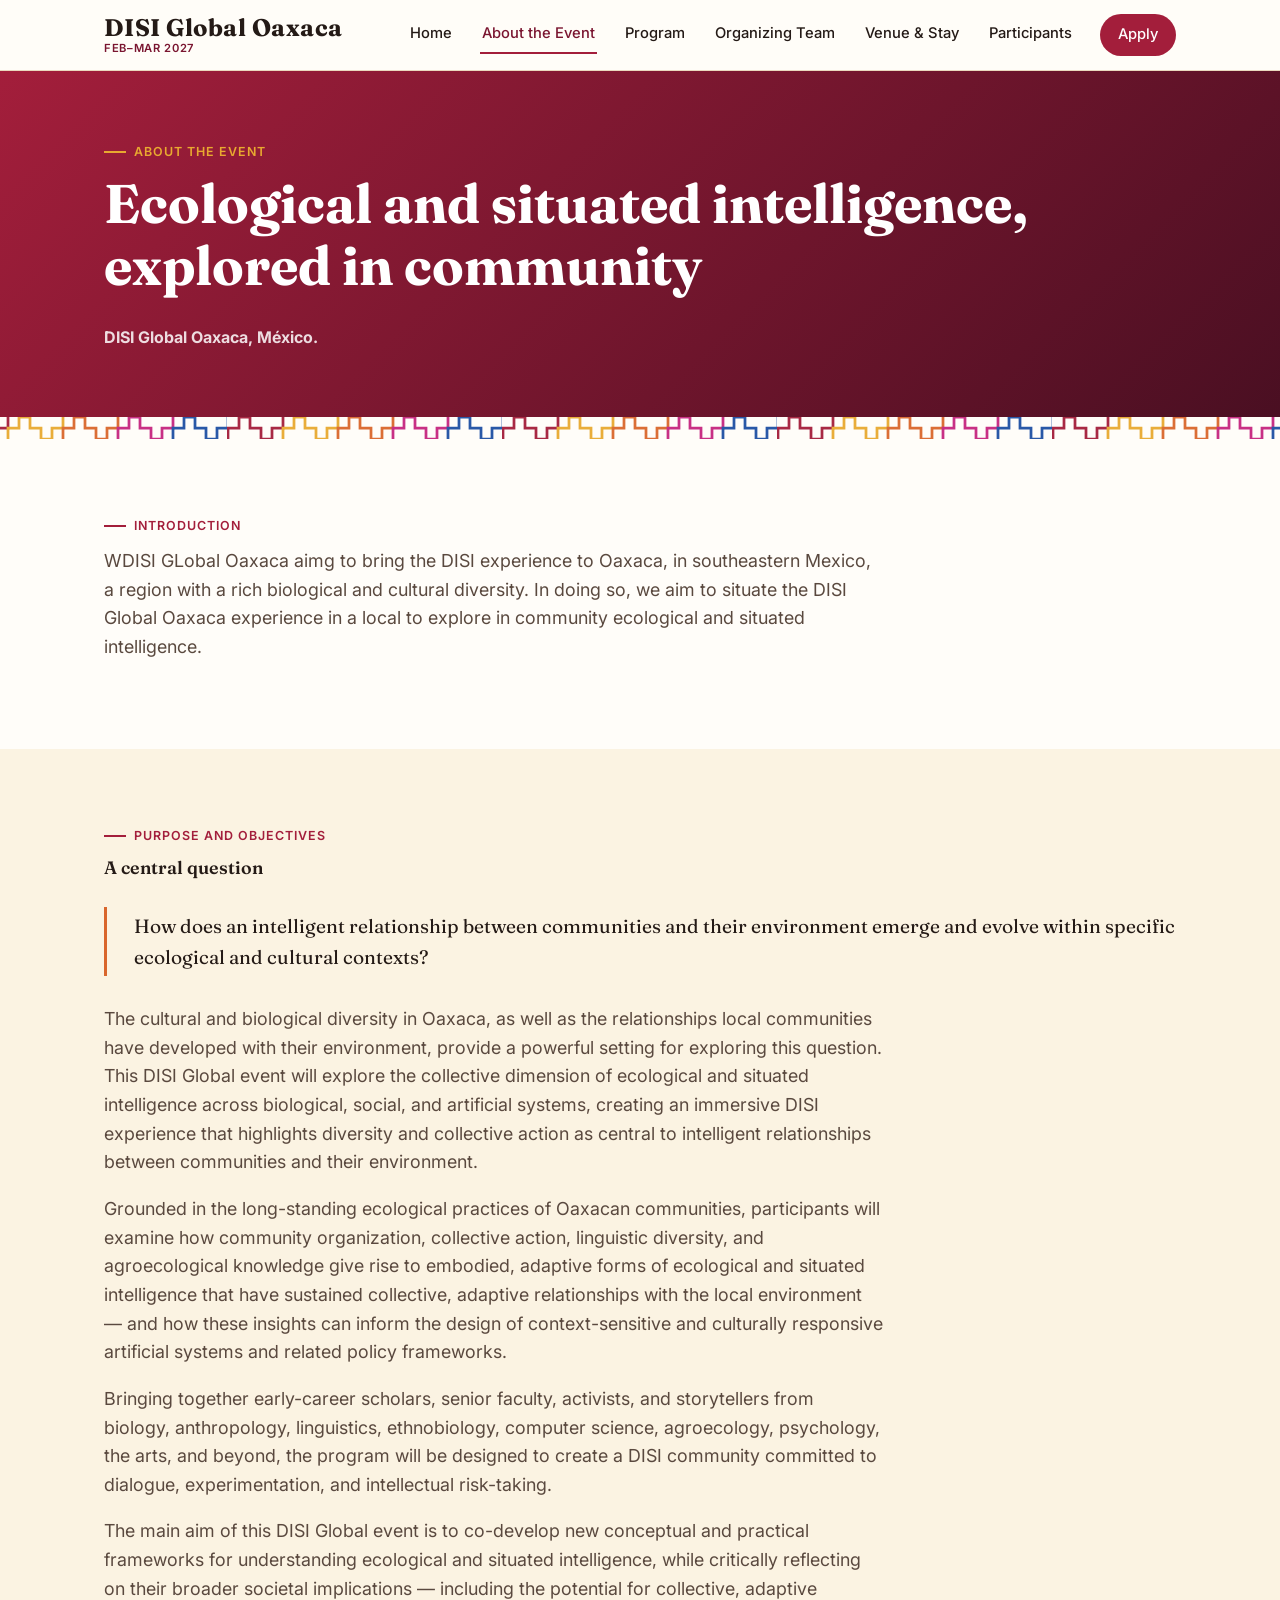
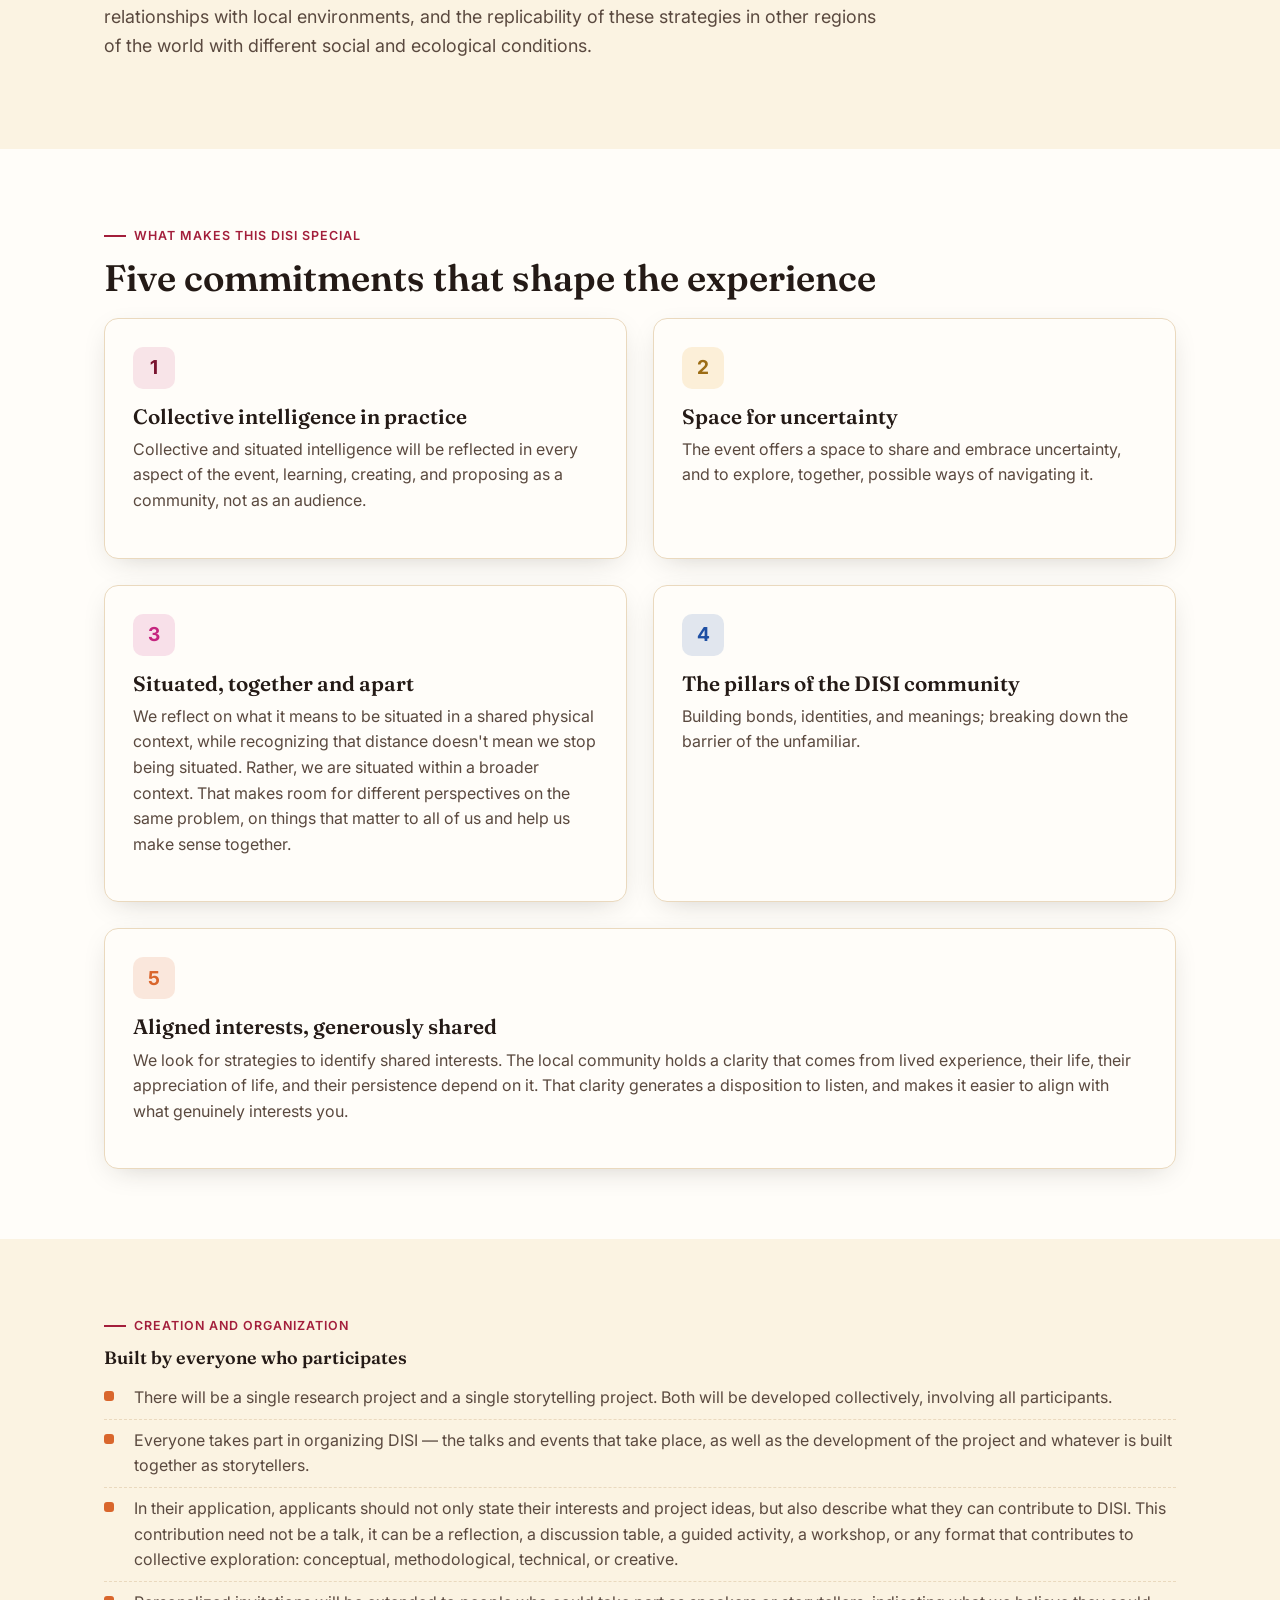
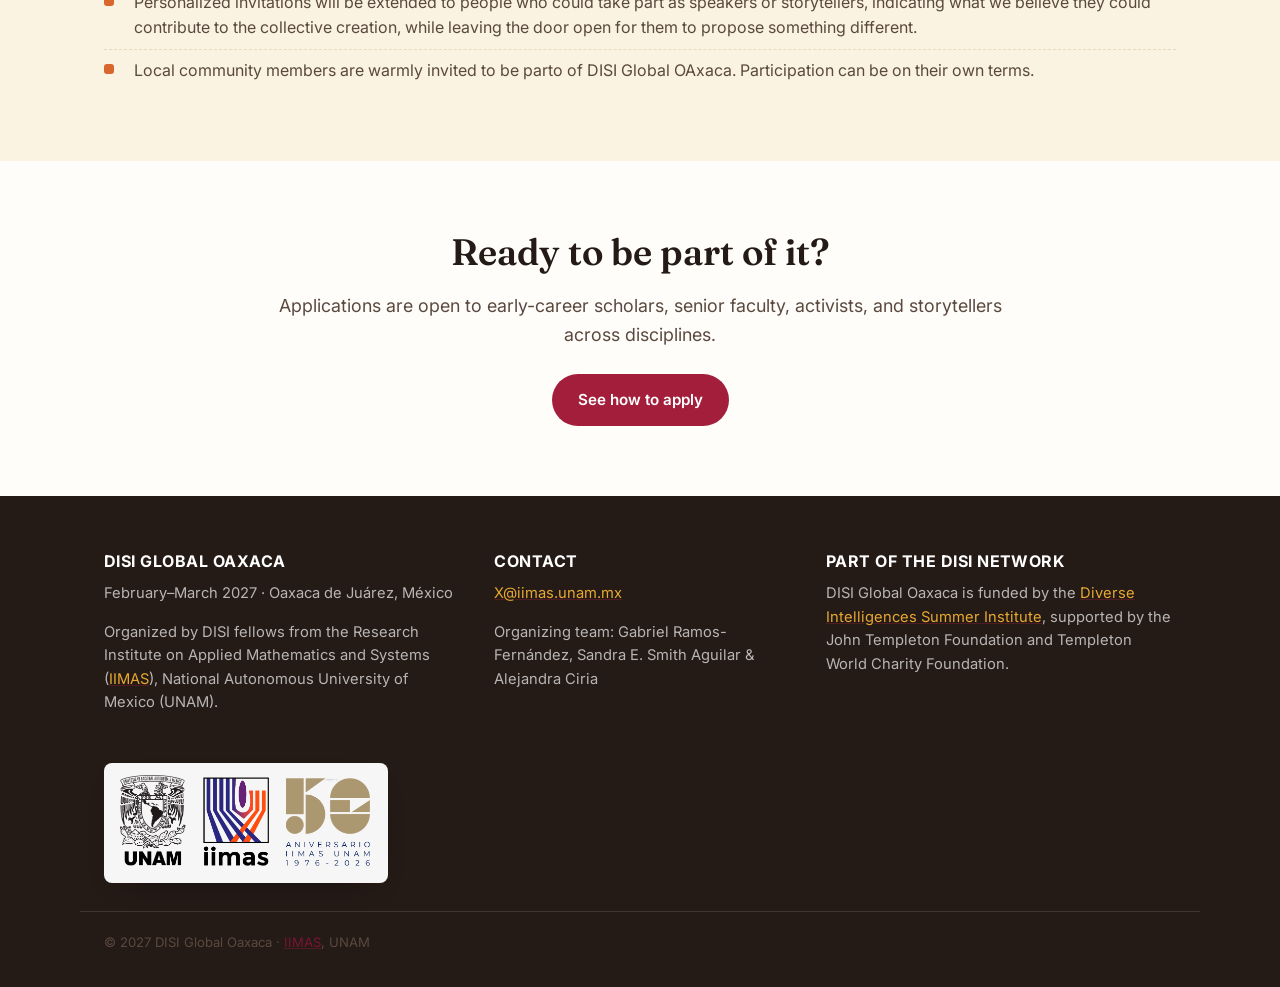
==== commit 662c0e7d: "Add IIMAS logo and rotating Oaxaca hero images" ====
--- a/about.html
+++ b/about.html
@@ -132,6 +132,11 @@
       <p>DISI Global Oaxaca is funded by the <a href="https://disi.org/" target="_blank" rel="noopener noreferrer">Diverse Intelligences Summer Institute</a>, supported by the John Templeton Foundation and Templeton World Charity Foundation.</p>
     </div>
   </div>
+  <div class="container footer-logo-row">
+    <a href="https://www.iimas.unam.mx/" class="footer-logo-link" target="_blank" rel="noopener noreferrer" aria-label="IIMAS UNAM">
+      <img src="assets/LOGO-IIMAS_50ANIV.png" alt="IIMAS UNAM 50 aniversario">
+    </a>
+  </div>
   <div class="footer-bottom container">
     <p>© 2027 DISI Global Oaxaca · <a href="https://www.iimas.unam.mx/" target="_blank" rel="noopener noreferrer">IIMAS</a>, UNAM</p>
   </div>
--- a/css/style.css
+++ b/css/style.css
@@ -195,20 +195,41 @@
 /* ---------------------------------- hero ------------------------------ */
 .hero {
   position: relative;
-  background:
-    linear-gradient(100deg, rgba(36,26,22,0.90) 0%, rgba(74,15,34,0.72) 42%, rgba(163,30,59,0.38) 100%),
-    url('../assets/hero-bg.jpg') center 60% / cover no-repeat;
+  background: var(--wine);
   color: #fff;
   padding: 90px 0 70px;
   overflow: hidden;
 }
-.hero-inner { position: relative; z-index: 1; max-width: 840px; margin: 0 auto; text-align: center; }
+.hero::before {
+  content: "";
+  position: absolute;
+  inset: 0;
+  z-index: 1;
+  background: linear-gradient(100deg, rgba(36,26,22,0.90) 0%, rgba(74,15,34,0.72) 42%, rgba(163,30,59,0.36) 100%);
+  pointer-events: none;
+}
+.hero-media {
+  position: absolute;
+  inset: 0;
+  z-index: 0;
+  overflow: hidden;
+}
+.hero-image-layer {
+  position: absolute;
+  inset: 0;
+  background: url('../assets/analuisa-gamboa-DISI.jpg') center 60% / cover no-repeat;
+  opacity: 0;
+  transform: scale(1.02);
+  transition: opacity 1.2s ease;
+}
+.hero-image-layer.is-visible { opacity: 1; }
+.hero-inner { position: relative; z-index: 3; max-width: 840px; margin: 0 auto; text-align: center; }
 
 /* animated, mouse-reactive color blobs — homepage hero only */
 .hero-blobs {
   position: absolute;
   inset: 0;
-  z-index: 0;
+  z-index: 2;
   overflow: hidden;
   pointer-events: none;
   transition: transform 0.35s ease-out;
@@ -489,6 +510,24 @@
 }
 .footer-inner p { color: rgba(255,255,255,0.68); font-size: 0.92rem; }
 .footer-inner a { color: var(--marigold); }
+.footer-logo-row {
+  padding-bottom: 28px;
+}
+.footer-logo-link {
+  display: inline-flex;
+  align-items: center;
+  max-width: 460px;
+  background: rgba(255,255,255,0.96);
+  border-radius: 8px;
+  padding: 12px 16px;
+  box-shadow: 0 12px 34px -24px rgba(0,0,0,0.75);
+}
+.footer-logo-link img {
+  display: block;
+  width: min(100%, 420px);
+  max-height: 96px;
+  object-fit: contain;
+}
 .footer-bottom {
   border-top: 1px solid rgba(255,255,255,0.12);
   padding-top: 20px;
@@ -553,4 +592,5 @@
   .grid-2, .grid-3, .grid-4 { grid-template-columns: 1fr; }
   .facts-strip { grid-template-columns: 1fr; }
   .facts-strip .fact { border-right: none; border-bottom: 1px solid rgba(255,255,255,0.12); }
-}
+  .footer-logo-link { width: 100%; justify-content: center; }
+}
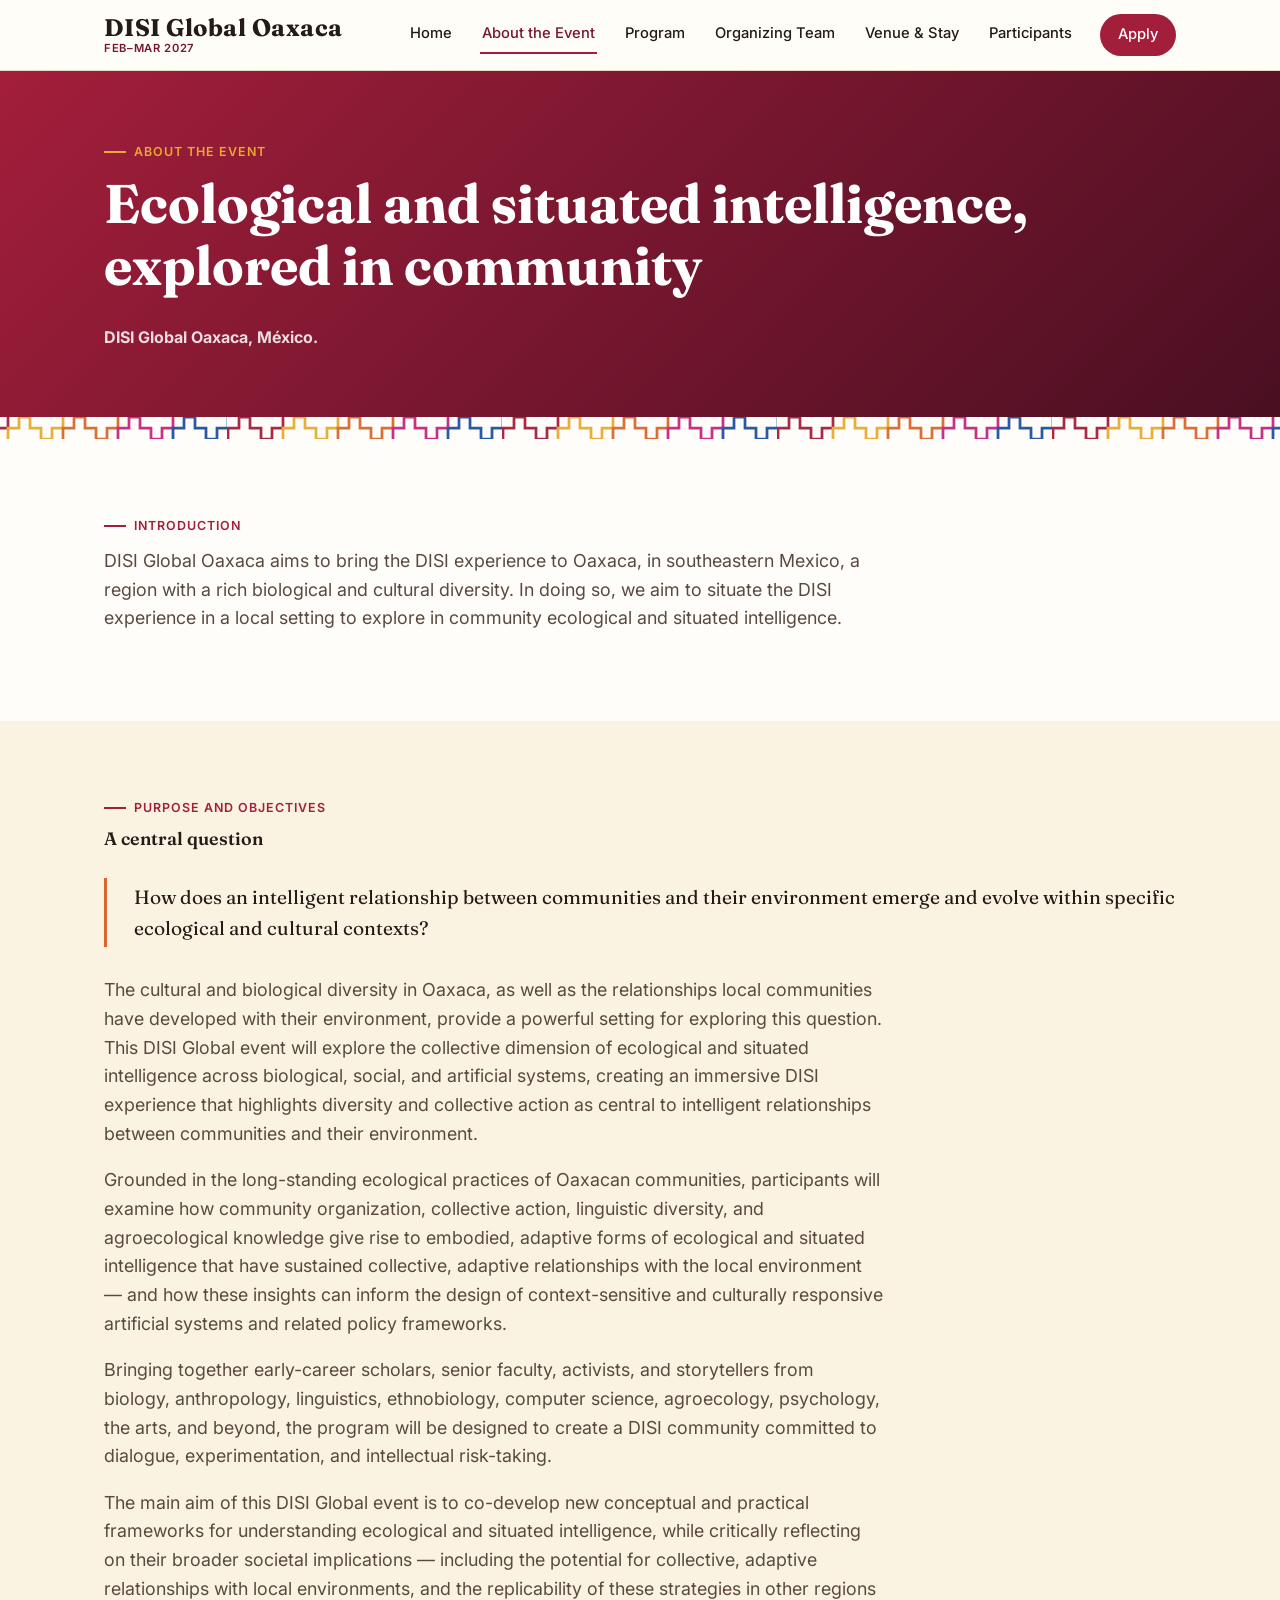
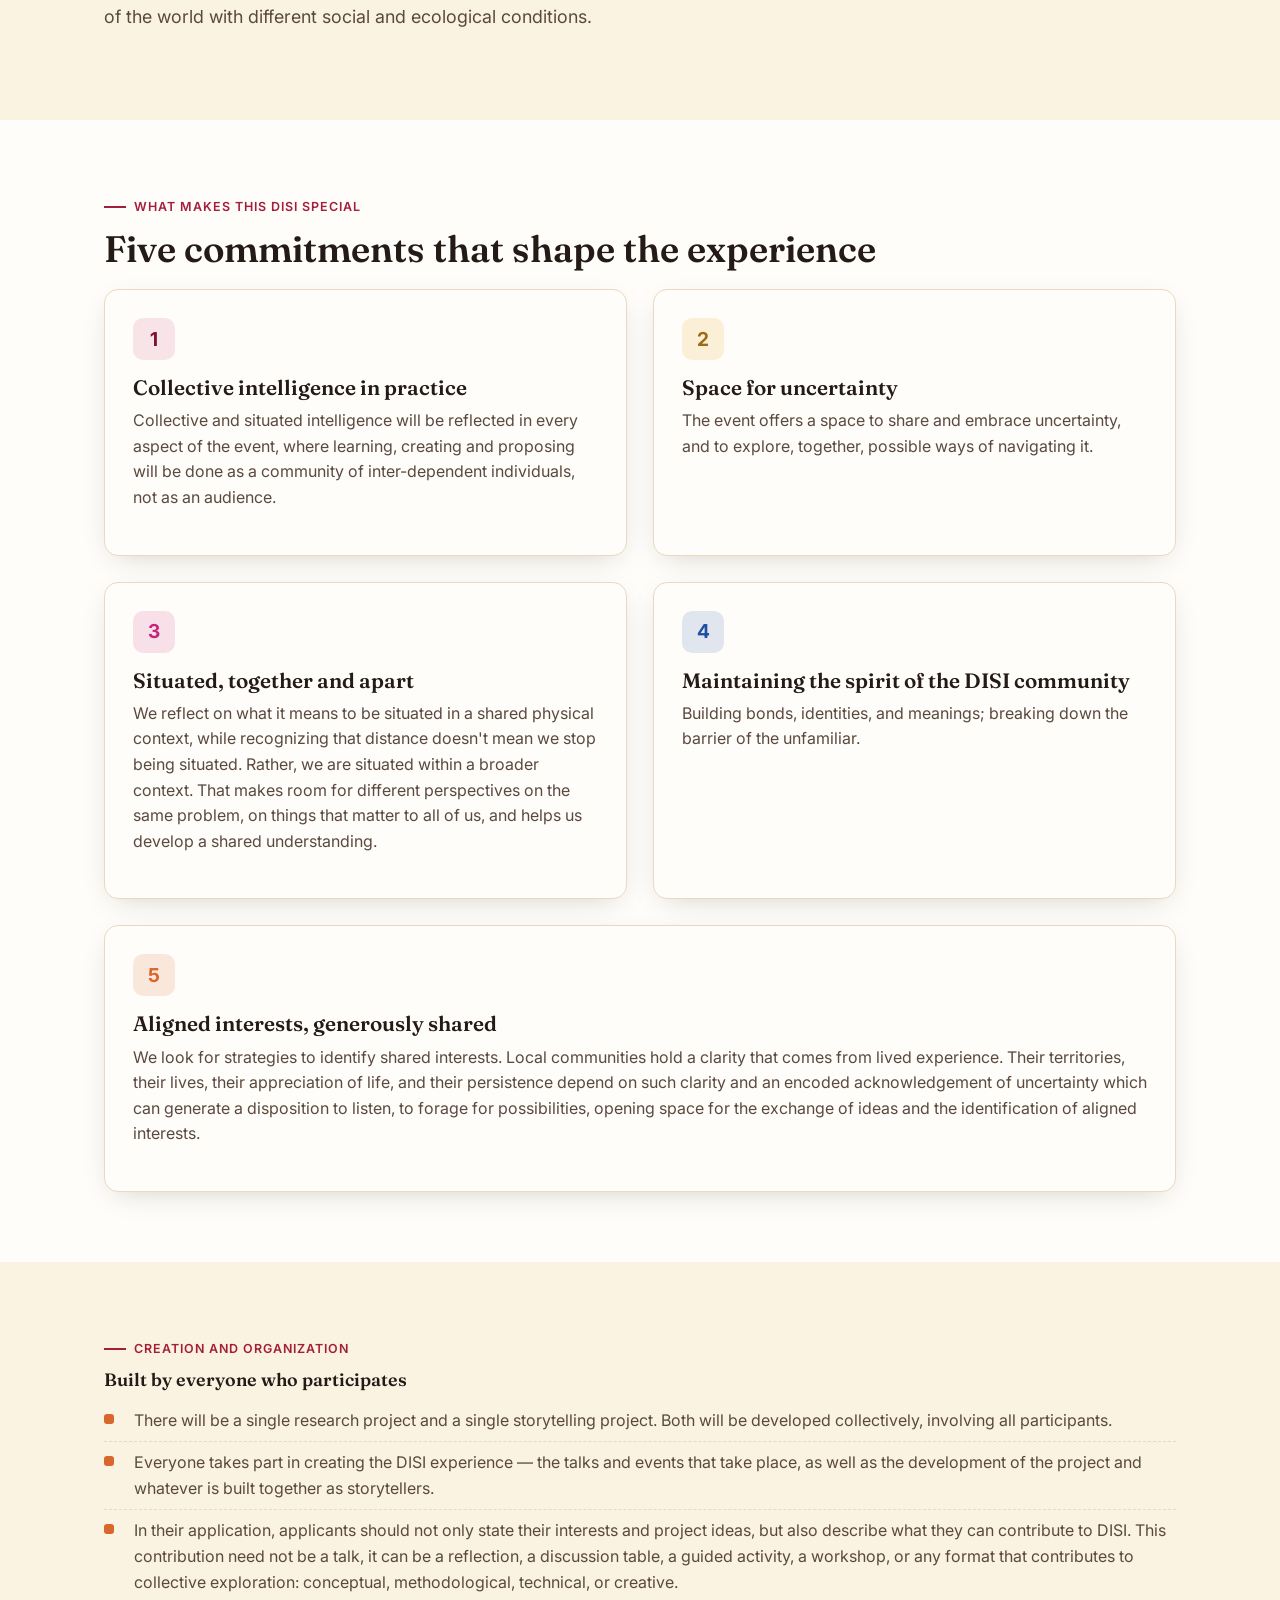
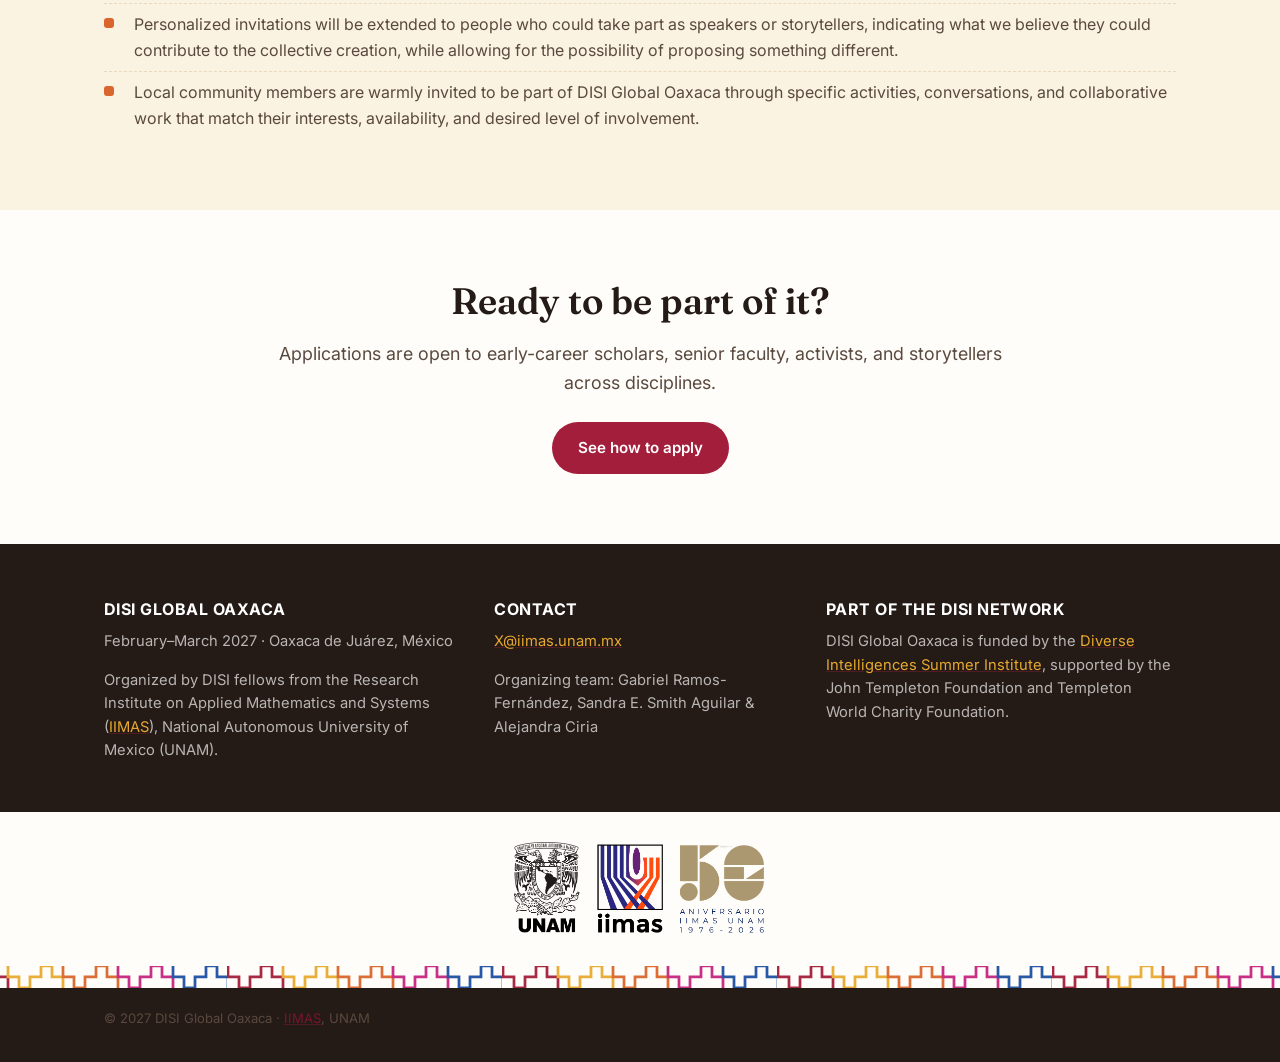
==== commit c8df8e39: "Update About commitments copy" ====
--- a/about.html
+++ b/about.html
@@ -43,7 +43,7 @@
 <section>
   <div class="container">
     <span class="eyebrow">Introduction</span>
-    <p class="lead-text">WDISI GLobal Oaxaca aimg to bring the DISI experience to Oaxaca, in southeastern Mexico, a region with a rich biological and cultural diversity. In doing so, we aim to situate the DISI Global Oaxaca experience in a local to explore in community ecological and situated intelligence.</p>
+    <p class="lead-text">DISI Global Oaxaca aims to bring the DISI experience to Oaxaca, in southeastern Mexico, a region with a rich biological and cultural diversity. In doing so, we aim to situate the DISI experience in a local setting to explore in community ecological and situated intelligence.</p>
   </div>
 </section>
 
@@ -67,7 +67,7 @@
       <div class="card">
         <div class="card-icon">1</div>
         <h3>Collective intelligence in practice</h3>
-        <p>Collective and situated intelligence will be reflected in every aspect of the event, learning, creating, and proposing as a community, not as an audience.</p>
+        <p>Collective and situated intelligence will be reflected in every aspect of the event, where learning, creating and proposing will be done as a community of inter-dependent individuals, not as an audience.</p>
       </div>
       <div class="card">
         <div class="card-icon mustard">2</div>
@@ -77,17 +77,17 @@
       <div class="card">
         <div class="card-icon magenta">3</div>
         <h3>Situated, together and apart</h3>
-        <p>We reflect on what it means to be situated in a shared physical context, while recognizing that distance doesn't mean we stop being situated. Rather, we are situated within a broader context. That makes room for different perspectives on the same problem, on things that matter to all of us and help us make sense together.</p>
+        <p>We reflect on what it means to be situated in a shared physical context, while recognizing that distance doesn't mean we stop being situated. Rather, we are situated within a broader context. That makes room for different perspectives on the same problem, on things that matter to all of us, and helps us develop a shared understanding.</p>
       </div>
       <div class="card">
         <div class="card-icon cobalt">4</div>
-        <h3>The pillars of the DISI community</h3>
+        <h3>Maintaining the spirit of the DISI community</h3>
         <p>Building bonds, identities, and meanings; breaking down the barrier of the unfamiliar.</p>
       </div>
       <div class="card" style="grid-column: span 2;">
         <div class="card-icon terracotta">5</div>
         <h3>Aligned interests, generously shared</h3>
-        <p>We look for strategies to identify shared interests. The local community holds a clarity that comes from lived experience, their life, their appreciation of life, and their persistence depend on it. That clarity generates a disposition to listen, and makes it easier to align with what genuinely interests you.</p>
+        <p>We look for strategies to identify shared interests. Local communities hold a clarity that comes from lived experience. Their territories, their lives, their appreciation of life, and their persistence depend on such clarity and an encoded acknowledgement of uncertainty which can generate a disposition to listen, to forage for possibilities, opening space for the exchange of ideas and the identification of aligned interests.</p>
       </div>
     </div>
   </div>
@@ -99,10 +99,10 @@
     <h2 class="lead-text">Built by everyone who participates</h2>
     <ul class="checklist">
       <li>There will be a single research project and a single storytelling project. Both will be developed collectively, involving all participants.</li>
-      <li>Everyone takes part in organizing DISI — the talks and events that take place, as well as the development of the project and whatever is built together as storytellers.</li>
+      <li>Everyone takes part in creating the DISI experience — the talks and events that take place, as well as the development of the project and whatever is built together as storytellers.</li>
       <li>In their application, applicants should not only state their interests and project ideas, but also describe what they can contribute to DISI. This contribution need not be a talk, it can be a reflection, a discussion table, a guided activity, a workshop, or any format that contributes to collective exploration: conceptual, methodological, technical, or creative.</li>
-      <li>Personalized invitations will be extended to people who could take part as speakers or storytellers, indicating what we believe they could contribute to the collective creation, while leaving the door open for them to propose something different.</li>
-      <li>Local community members are warmly invited to be parto of DISI Global OAxaca. Participation can be on their own terms.</li>
+      <li>Personalized invitations will be extended to people who could take part as speakers or storytellers, indicating what we believe they could contribute to the collective creation, while allowing for the possibility of proposing something different.</li>
+      <li>Local community members are warmly invited to be part of DISI Global Oaxaca through specific activities, conversations, and collaborative work that match their interests, availability, and desired level of involvement.</li>
     </ul>
   </div>
 </section>
--- a/css/style.css
+++ b/css/style.css
@@ -511,16 +511,29 @@
 .footer-inner p { color: rgba(255,255,255,0.68); font-size: 0.92rem; }
 .footer-inner a { color: var(--marigold); }
 .footer-logo-row {
-  padding-bottom: 28px;
+  max-width: none;
+  width: 100%;
+  margin: 0;
+  padding: 30px 0 0;
+  background: var(--paper);
+}
+.footer-logo-row::after {
+  content: "";
+  display: block;
+  height: 22px;
+  margin-top: 28px;
+  background: url('../assets/pattern.svg') repeat-x center / auto 100%;
+  opacity: 0.95;
+  transform: scaleY(-1);
 }
 .footer-logo-link {
-  display: inline-flex;
+  display: flex;
   align-items: center;
+  justify-content: center;
+  width: min(100%, 460px);
   max-width: 460px;
-  background: rgba(255,255,255,0.96);
-  border-radius: 8px;
-  padding: 12px 16px;
-  box-shadow: 0 12px 34px -24px rgba(0,0,0,0.75);
+  margin: 0 auto;
+  padding: 0 24px;
 }
 .footer-logo-link img {
   display: block;
@@ -529,7 +542,7 @@
   object-fit: contain;
 }
 .footer-bottom {
-  border-top: 1px solid rgba(255,255,255,0.12);
+  border-top: none;
   padding-top: 20px;
   font-size: 0.82rem;
   color: rgba(255,255,255,0.55);
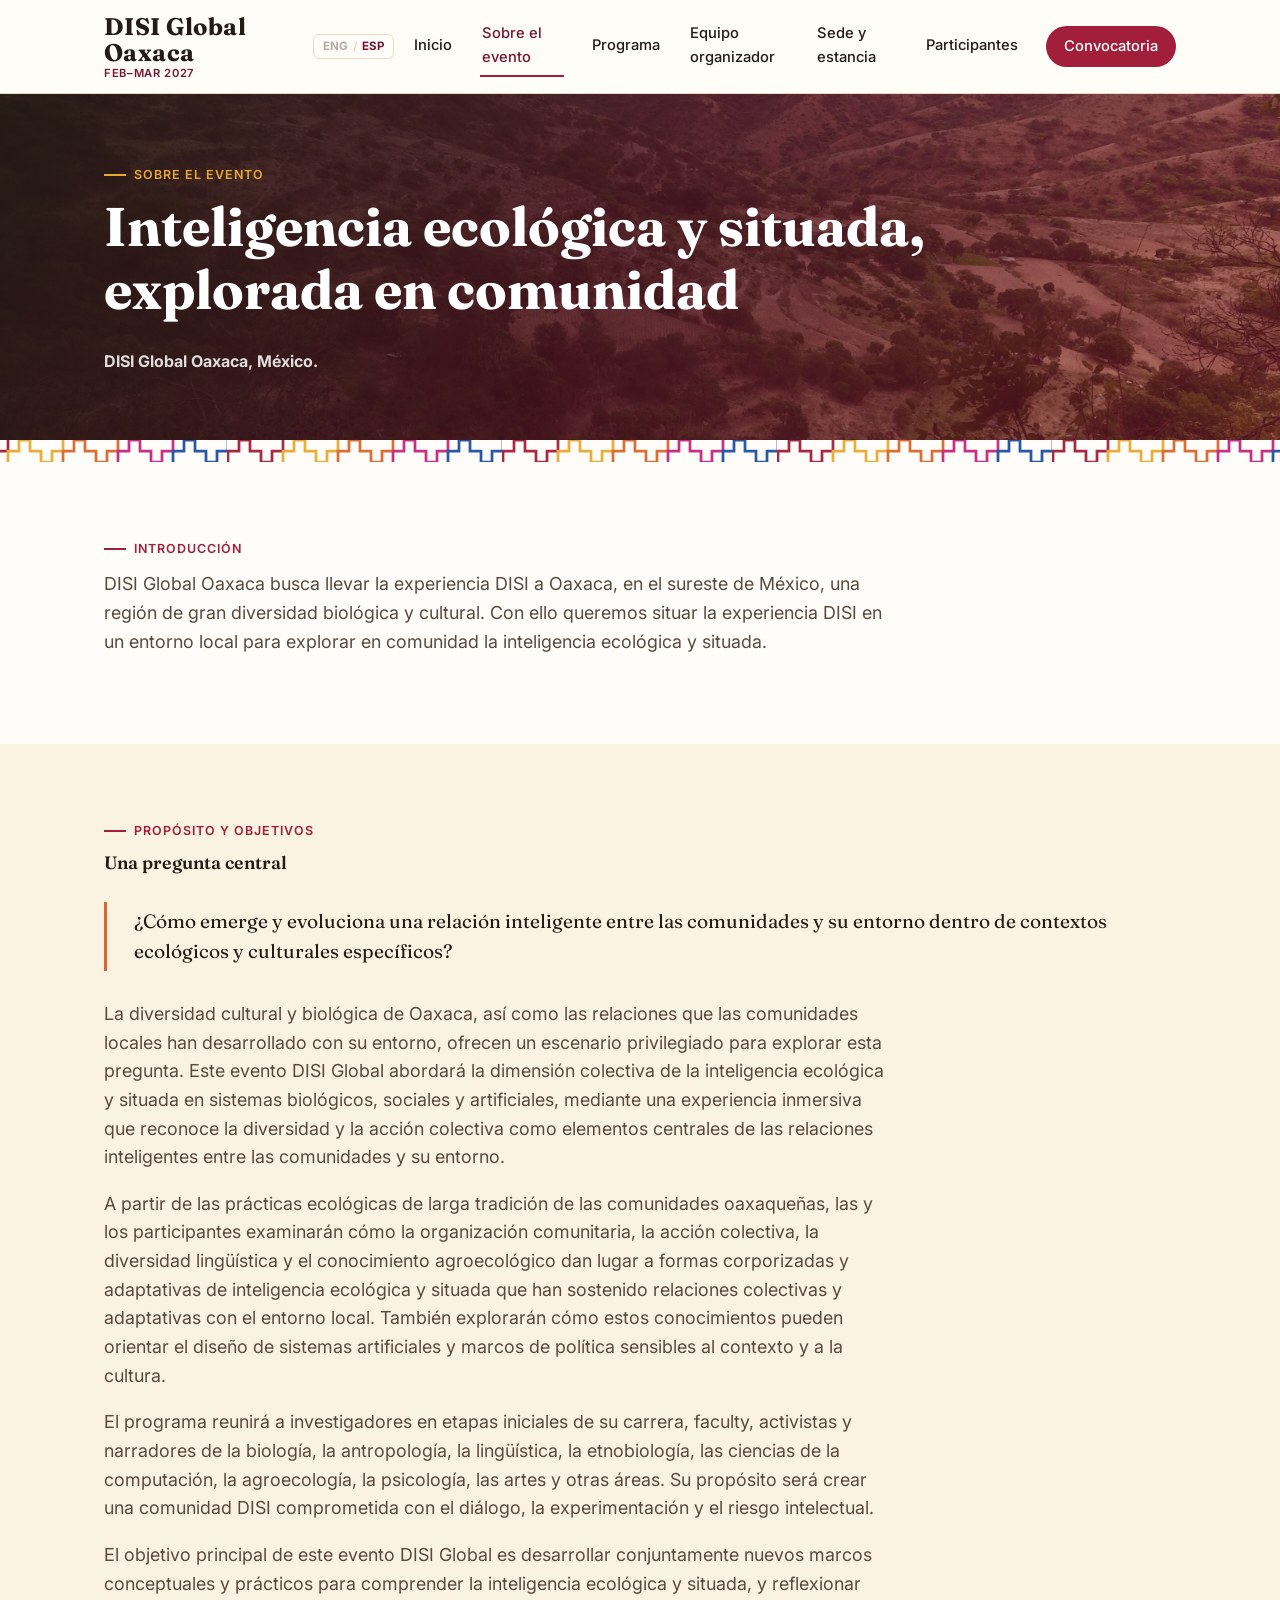
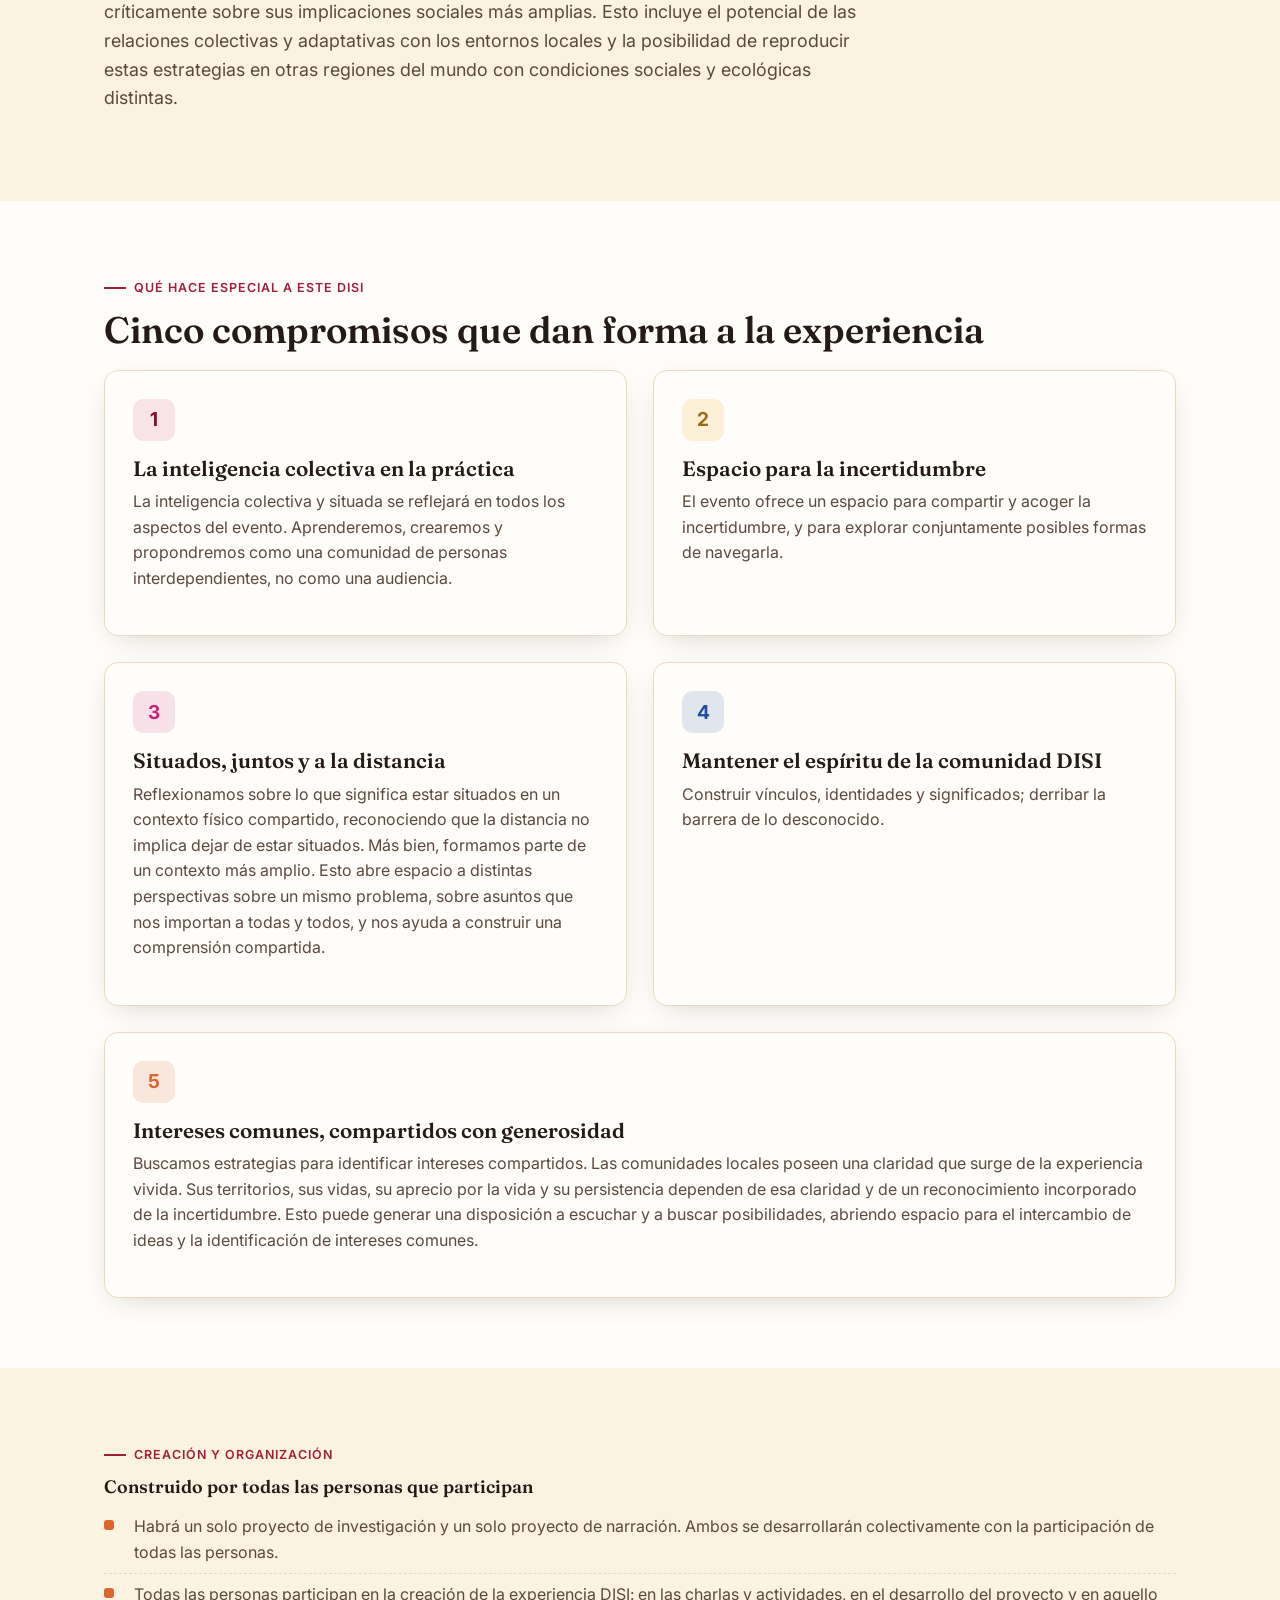
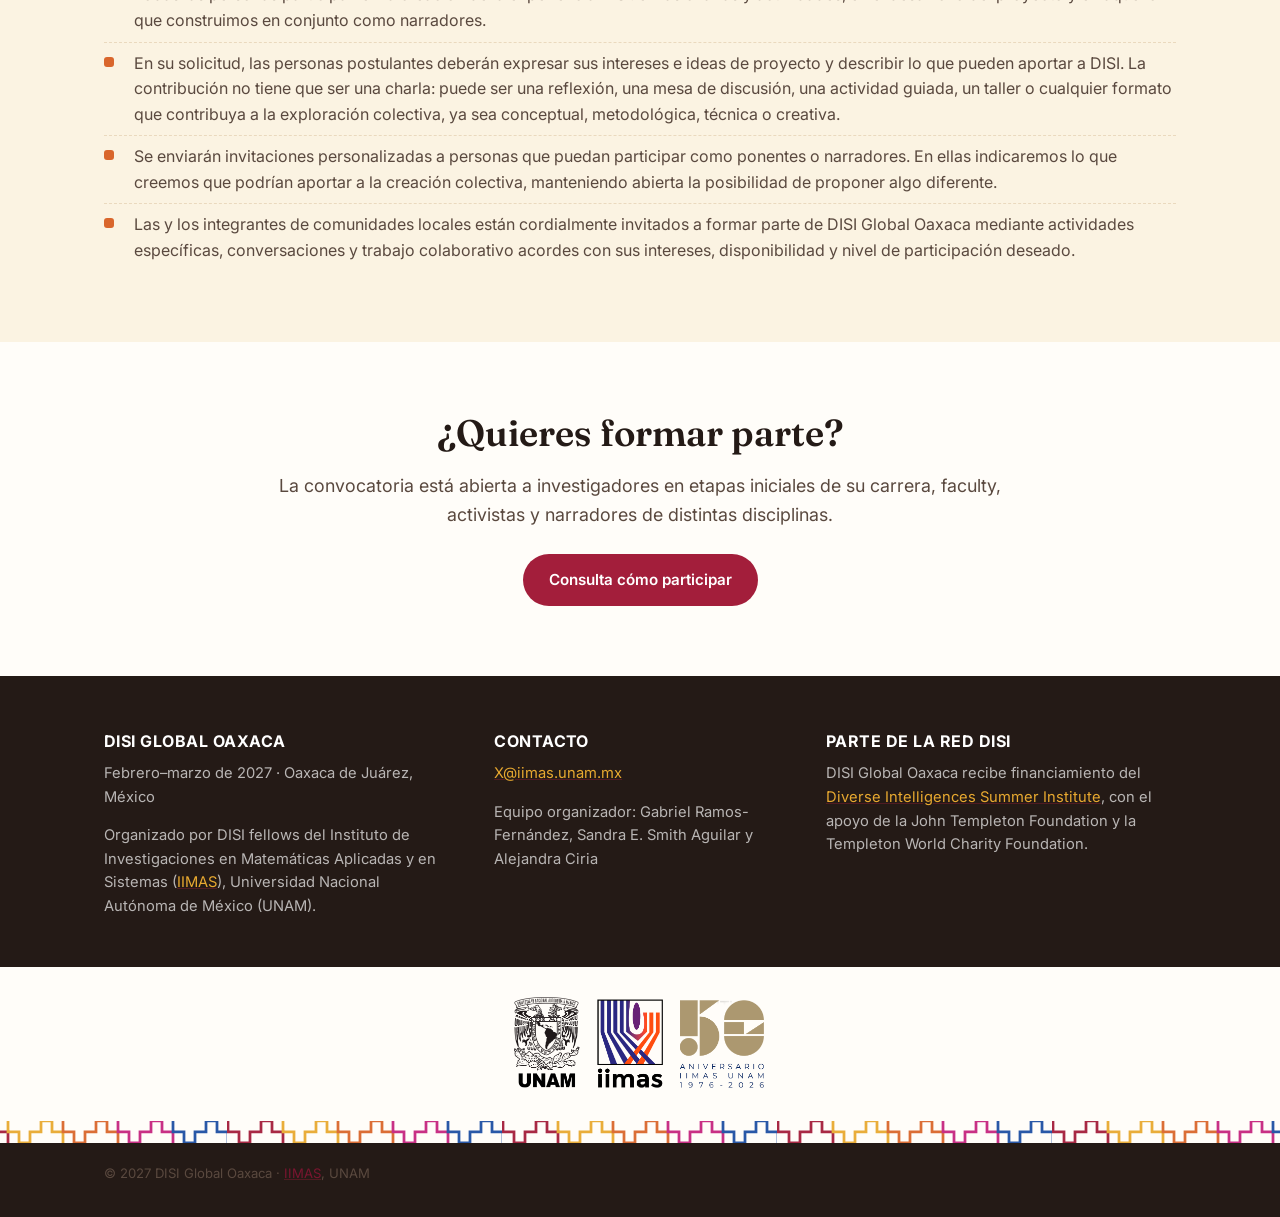
==== commit 1f314b8a: "Add Spanish default and language switch" ====
--- a/about.html
+++ b/about.html
@@ -1,5 +1,5 @@
 <!DOCTYPE html>
-<html lang="en">
+<html lang="es">
 <head>
 <meta charset="UTF-8">
 <meta name="viewport" content="width=device-width, initial-scale=1.0">
@@ -142,6 +142,7 @@
   </div>
 </footer>
 
+<script src="js/i18n.js"></script>
 <script src="js/main.js"></script>
 </body>
 </html>
--- a/css/style.css
+++ b/css/style.css
@@ -152,6 +152,26 @@
   border-bottom: none;
 }
 .site-nav a.nav-cta:hover { background: var(--terracotta); color: #fff; }
+
+.language-switch {
+  display: inline-flex;
+  align-items: center;
+  gap: 5px;
+  margin-left: auto;
+  margin-right: 18px;
+  padding: 6px 9px;
+  border: 1px solid var(--line);
+  border-radius: 6px;
+  background: var(--paper);
+  color: var(--ink-soft);
+  font: 700 0.72rem/1 var(--font-body);
+  letter-spacing: 0;
+  cursor: pointer;
+}
+.language-switch:hover { border-color: var(--cochinilla); }
+.language-switch span[data-lang] { opacity: 0.45; }
+.language-switch span[data-lang].is-active { color: var(--cochinilla-dark); opacity: 1; }
+.language-divider { color: var(--line); }
 
 .nav-toggle {
   display: none;
@@ -290,10 +310,34 @@
 .page-hero {
   position: relative;
   overflow: hidden;
-  background: linear-gradient(135deg, var(--cochinilla), var(--wine));
+  background: var(--wine);
   color: #fff;
   padding: 64px 0 50px;
 }
+.page-hero::before {
+  content: "";
+  position: absolute;
+  inset: 0;
+  z-index: 1;
+  background: linear-gradient(120deg, rgba(36,26,22,0.90) 0%, rgba(74,15,34,0.76) 48%, rgba(163,30,59,0.42) 100%);
+  pointer-events: none;
+}
+.page-hero-media {
+  position: absolute;
+  inset: 0;
+  z-index: 0;
+  overflow: hidden;
+}
+.page-hero-image-layer {
+  position: absolute;
+  inset: 0;
+  background: url('../assets/analuisa-gamboa-DISI.jpg') center 60% / cover no-repeat;
+  opacity: 0;
+  transform: scale(1.02);
+  transition: opacity 1.2s ease;
+}
+.page-hero-image-layer.is-visible { opacity: 1; }
+.page-hero .container { position: relative; z-index: 2; }
 .page-hero .eyebrow { color: var(--marigold); }
 .page-hero .eyebrow::before { background: var(--marigold); }
 .page-hero p { color: rgba(255,255,255,0.85); max-width: 680px; }
@@ -425,7 +469,22 @@
   border-radius: var(--radius);
   padding: 26px;
   text-align: left;
-}
+  display: flex;
+  flex-direction: column;
+}
+.profile-photo {
+  width: 156px;
+  height: 156px;
+  max-width: 100%;
+  border-radius: 50%;
+  object-fit: cover;
+  object-position: center;
+  margin: 0 auto 18px;
+  border: 3px solid var(--paper);
+  box-shadow: 0 8px 24px -18px rgba(36,26,22,0.7);
+}
+.profile-photo-portrait { object-position: center 28%; }
+.profile-card h3 { margin-bottom: 0.3em; }
 .profile-avatar {
   width: 64px; height: 64px;
   border-radius: 50%;
@@ -443,8 +502,31 @@
   color: var(--terracotta);
   font-weight: 600;
   font-size: 0.85rem;
-  margin-bottom: 10px;
+  line-height: 1.45;
+  margin-bottom: 14px;
   display: block;
+}
+.profile-card p {
+  font-size: 0.92rem;
+  margin-bottom: 0.9em;
+}
+.profile-links {
+  display: flex;
+  flex-wrap: wrap;
+  gap: 10px;
+  margin-top: auto;
+  padding-top: 8px;
+}
+.profile-links a {
+  display: inline-flex;
+  align-items: center;
+  border: 1px solid var(--line);
+  border-radius: 999px;
+  padding: 6px 12px;
+  font-size: 0.82rem;
+  font-weight: 700;
+  text-decoration: none;
+  background: var(--cream);
 }
 
 /* ---------------------------------- empty state ------------------------------ */
@@ -579,15 +661,7 @@
 }
 
 /* ---------------------------------- responsive ------------------------------ */
-@media (max-width: 900px) {
-  .grid-3, .grid-4 { grid-template-columns: repeat(2, 1fr); }
-  .footer-inner { grid-template-columns: 1fr; gap: 28px; }
-  .two-col { grid-template-columns: 1fr; gap: 30px; }
-  .facts-strip { grid-template-columns: repeat(2, 1fr); }
-  .facts-strip .fact:nth-child(2) { border-right: none; }
-}
-
-@media (max-width: 720px) {
+@media (max-width: 1040px) {
   .nav-toggle { display: flex; }
   .site-nav {
     position: absolute;
@@ -602,6 +676,19 @@
   }
   .site-nav.open { display: flex; }
   .site-nav a.nav-cta { margin-top: 6px; }
+}
+
+@media (max-width: 900px) {
+  .grid-3, .grid-4 { grid-template-columns: repeat(2, 1fr); }
+  .footer-inner { grid-template-columns: 1fr; gap: 28px; }
+  .two-col { grid-template-columns: 1fr; gap: 30px; }
+  .facts-strip { grid-template-columns: repeat(2, 1fr); }
+  .facts-strip .fact:nth-child(2) { border-right: none; }
+}
+
+@media (max-width: 720px) {
+  .brand-mark { font-size: 1.25rem; }
+  .language-switch { margin-left: auto; margin-right: 6px; }
   .grid-2, .grid-3, .grid-4 { grid-template-columns: 1fr; }
   .facts-strip { grid-template-columns: 1fr; }
   .facts-strip .fact { border-right: none; border-bottom: 1px solid rgba(255,255,255,0.12); }
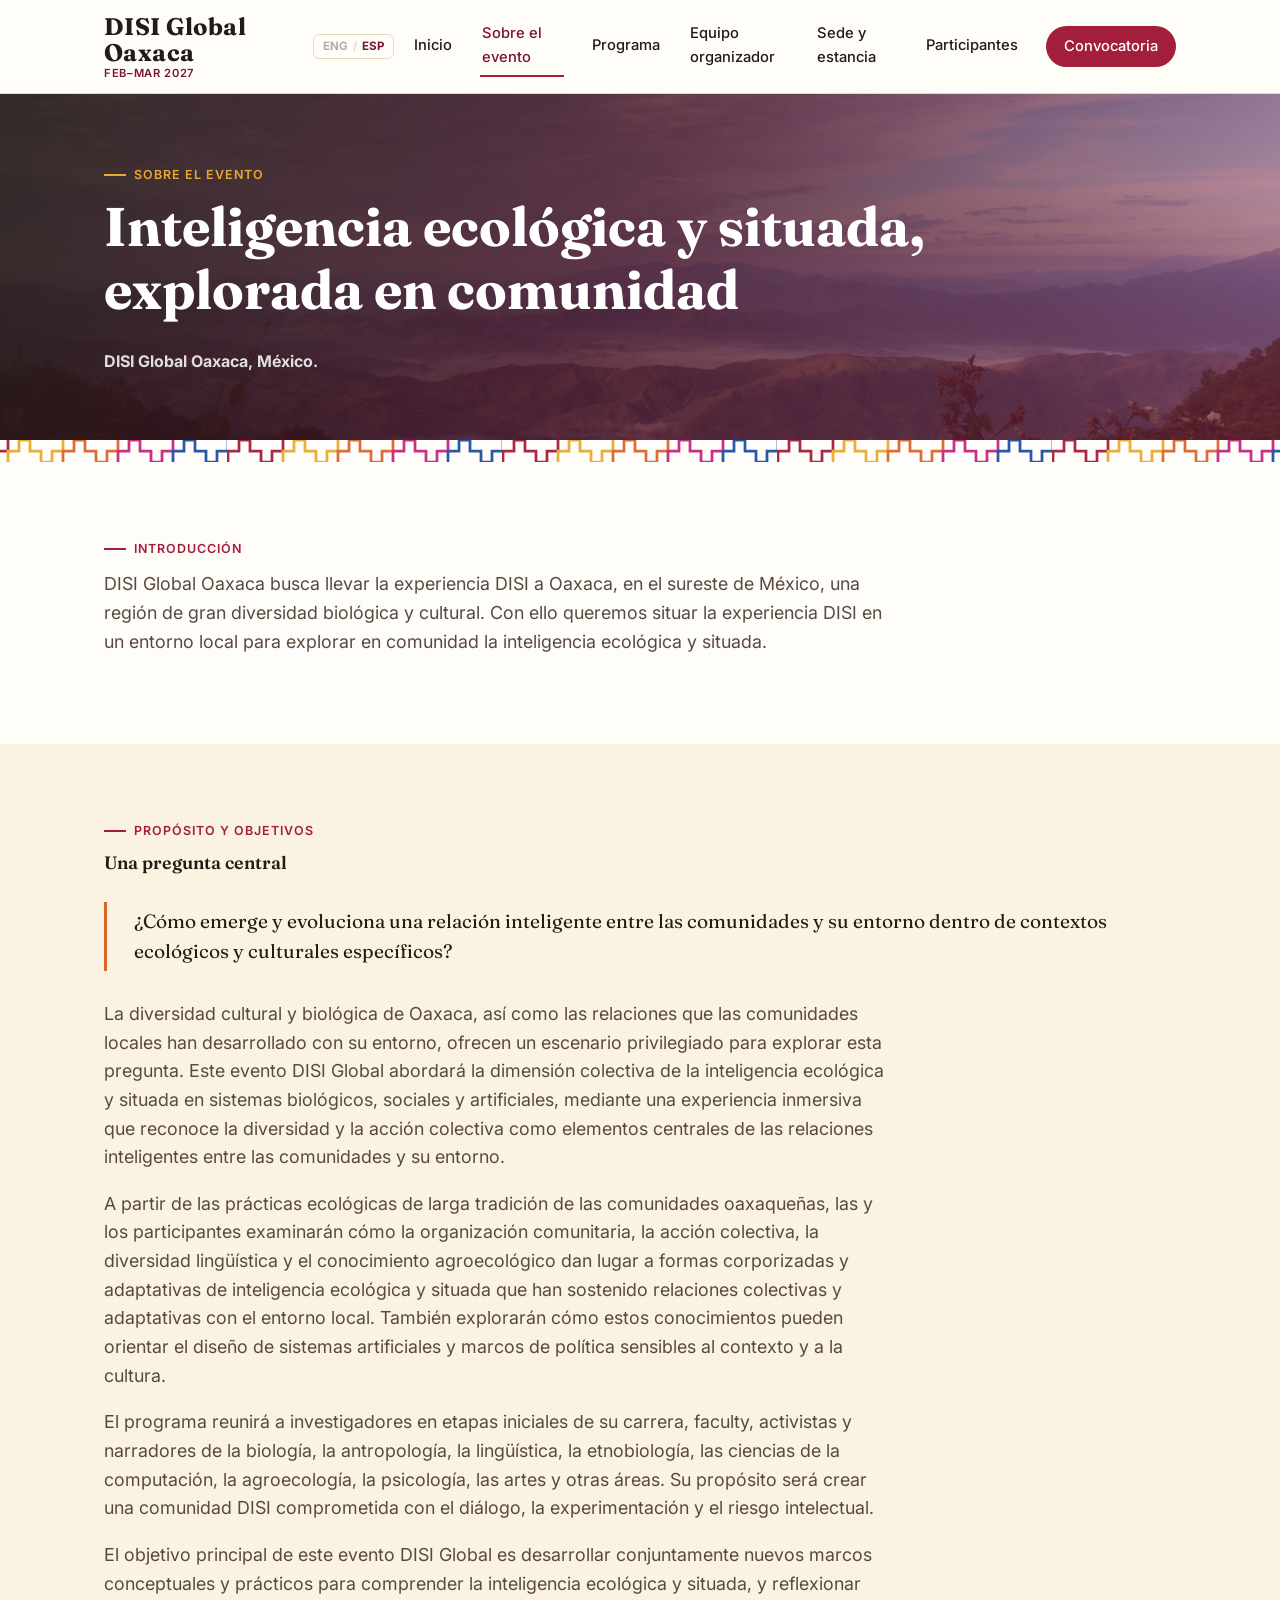
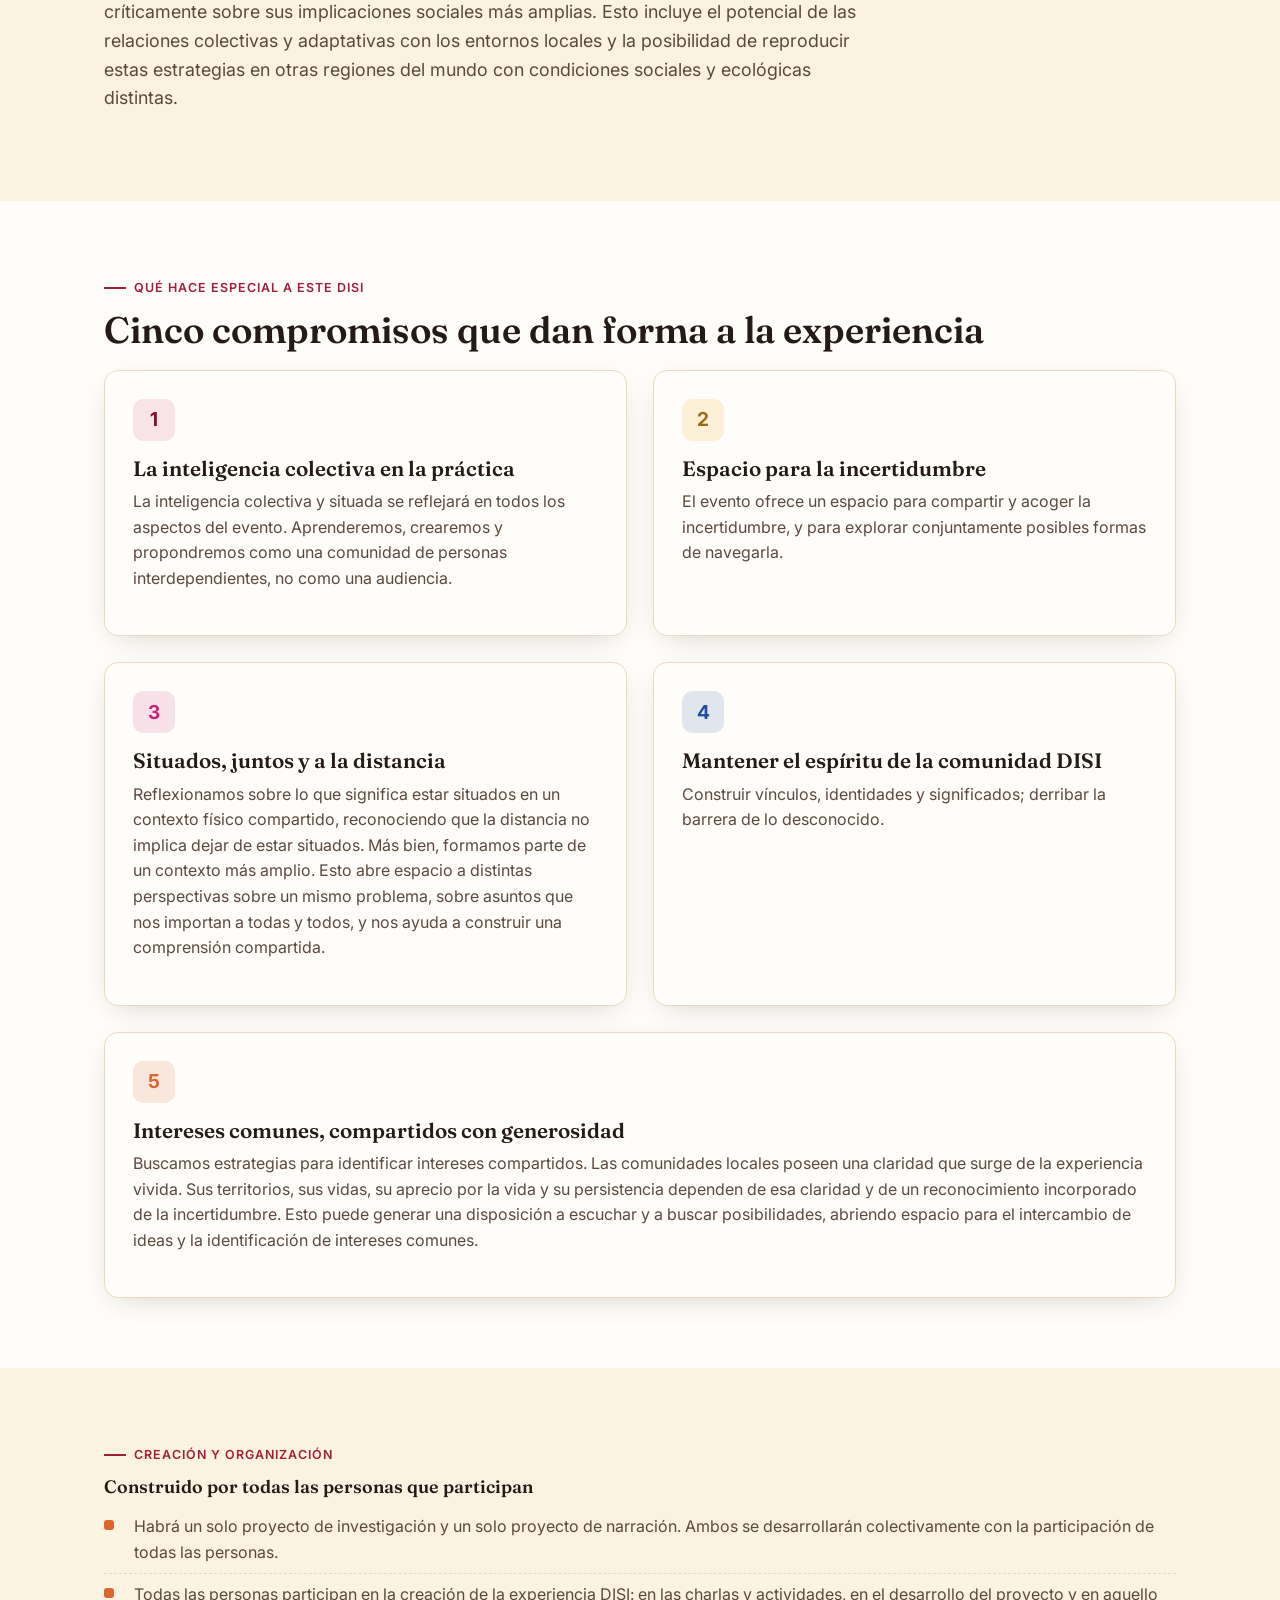
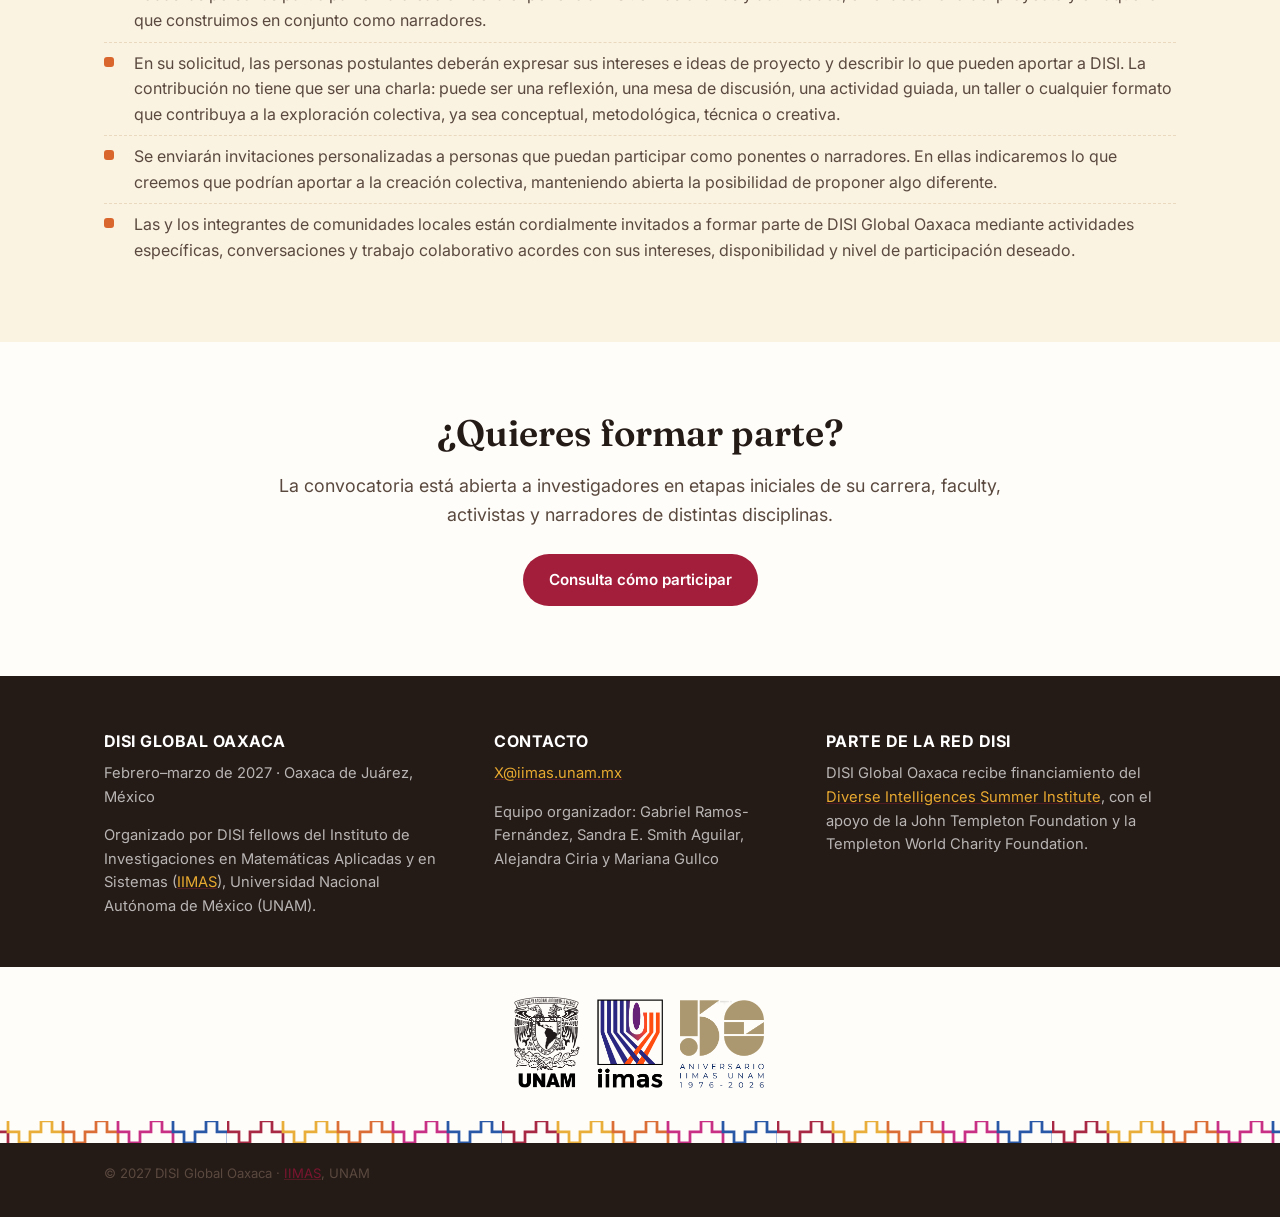
==== commit f6dbbfa4: "Add Mariana Gullco to organizing team" ====
--- a/about.html
+++ b/about.html
@@ -125,7 +125,7 @@
     <div>
       <h3>Contact</h3>
       <p><a href="mailto: X@iimas.unam.mx">X@iimas.unam.mx</a></p>
-      <p>Organizing team: Gabriel Ramos-Fernández, Sandra E. Smith Aguilar &amp; Alejandra Ciria</p>
+      <p>Organizing team: Gabriel Ramos-Fernández, Sandra E. Smith Aguilar, Alejandra Ciria &amp; Mariana Gullco</p>
     </div>
     <div>
       <h3>Part of the DISI Network</h3>
--- a/css/style.css
+++ b/css/style.css
@@ -484,6 +484,8 @@
   box-shadow: 0 8px 24px -18px rgba(36,26,22,0.7);
 }
 .profile-photo-portrait { object-position: center 28%; }
+.profile-photo-mariana { object-position: 78% center; }
+.organizer-grid .profile-card { height: 100%; }
 .profile-card h3 { margin-bottom: 0.3em; }
 .profile-avatar {
   width: 64px; height: 64px;
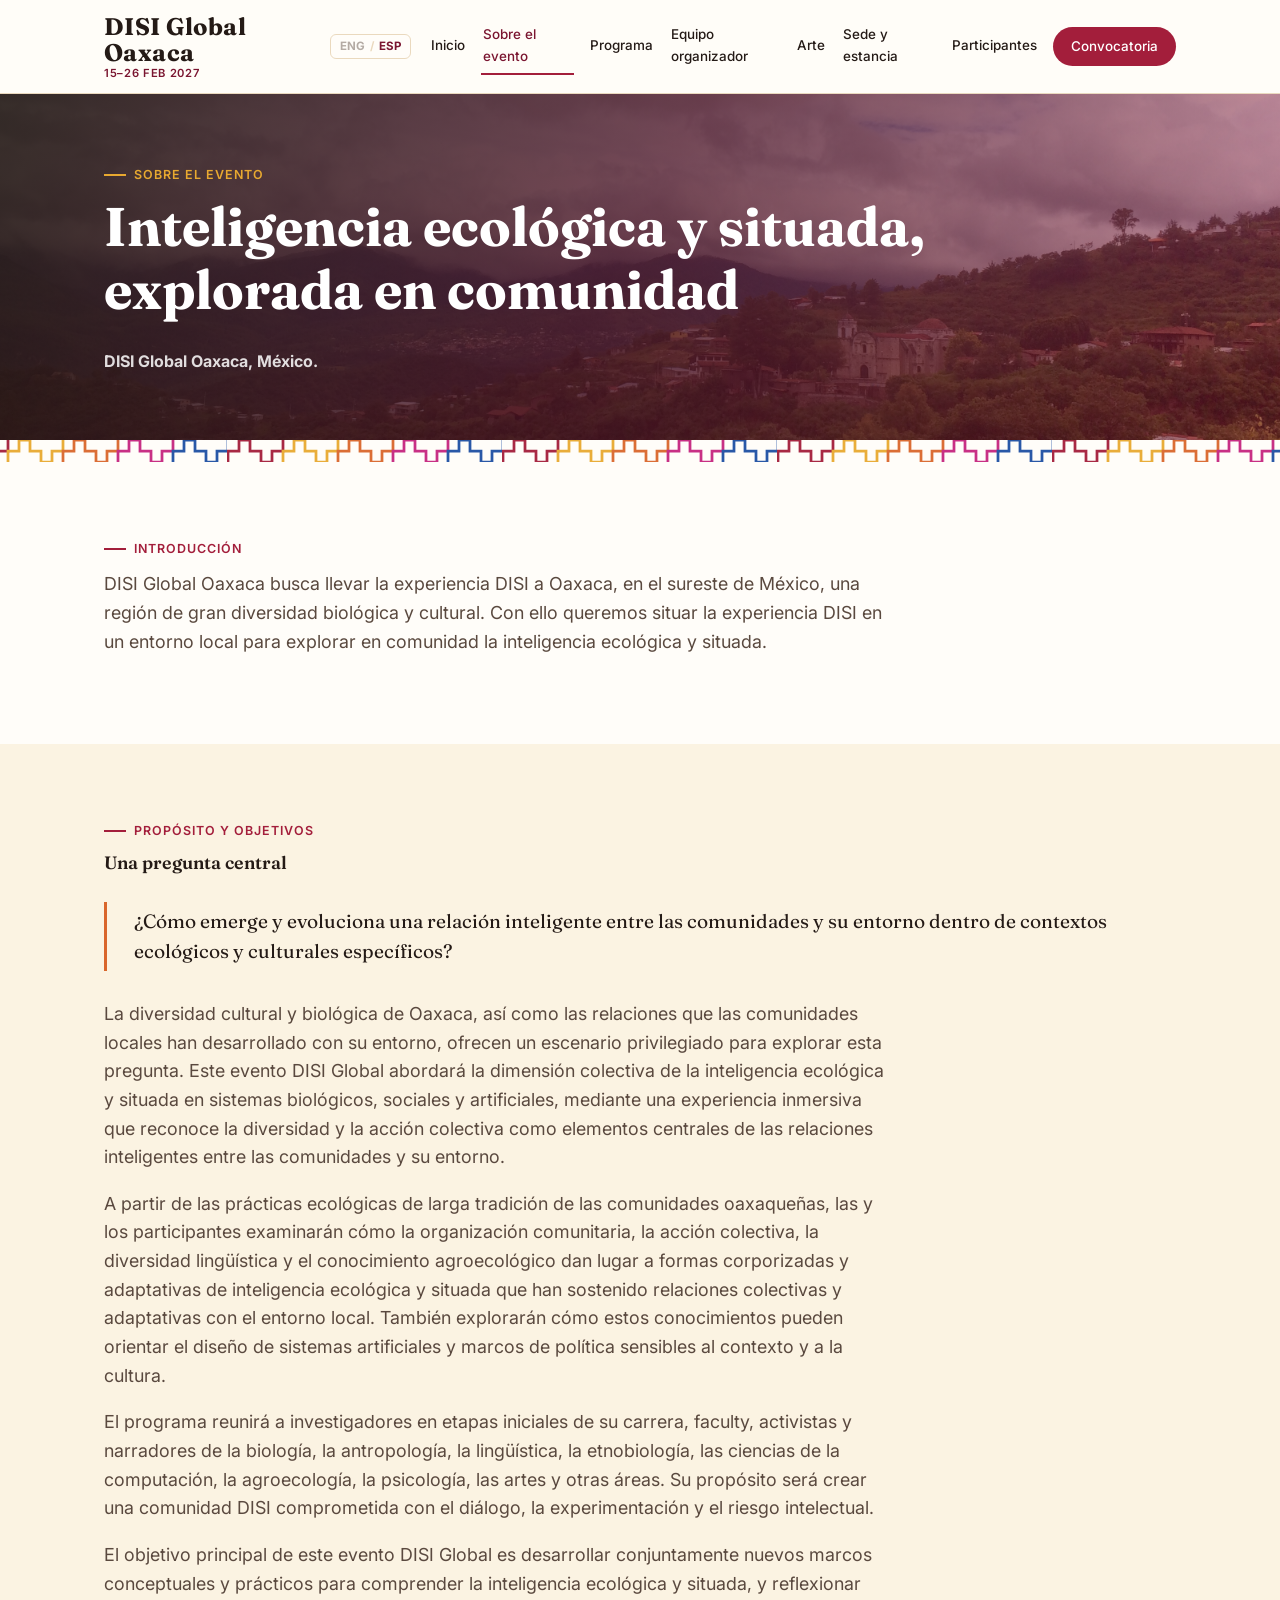
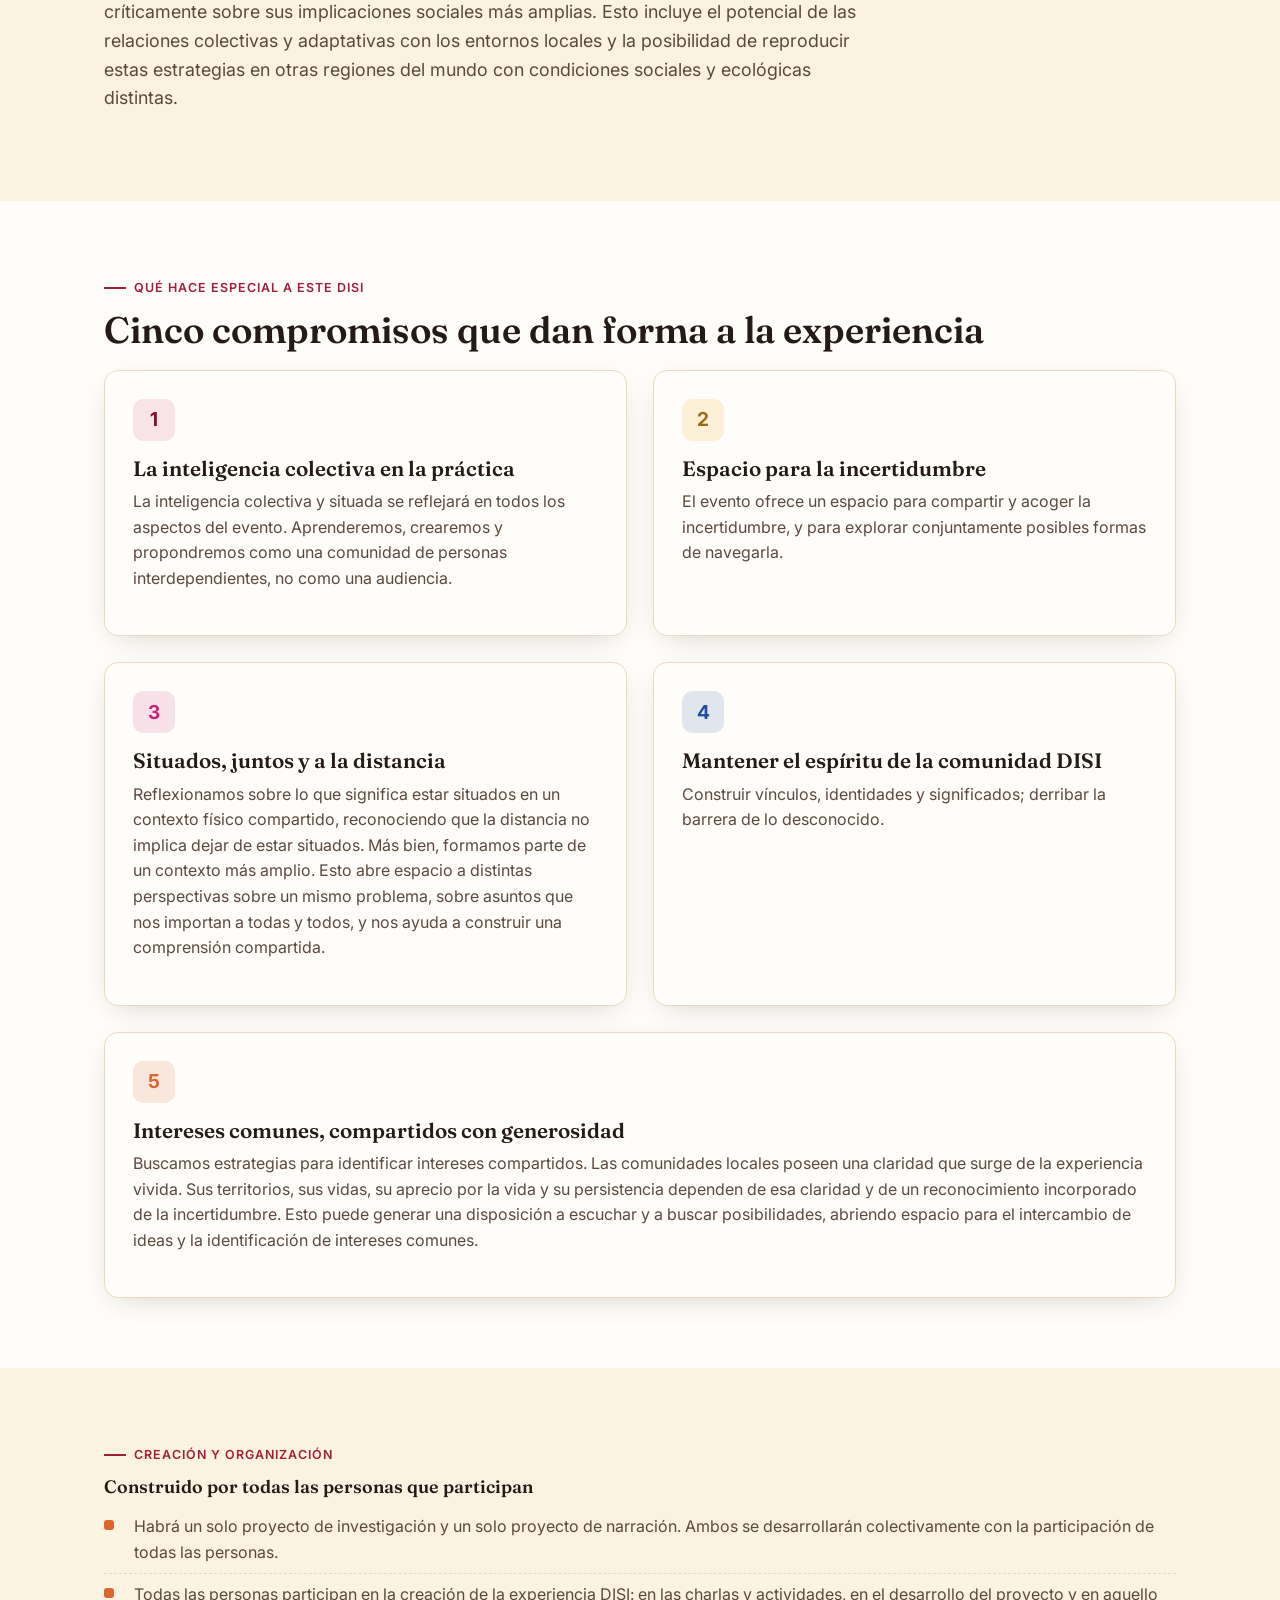
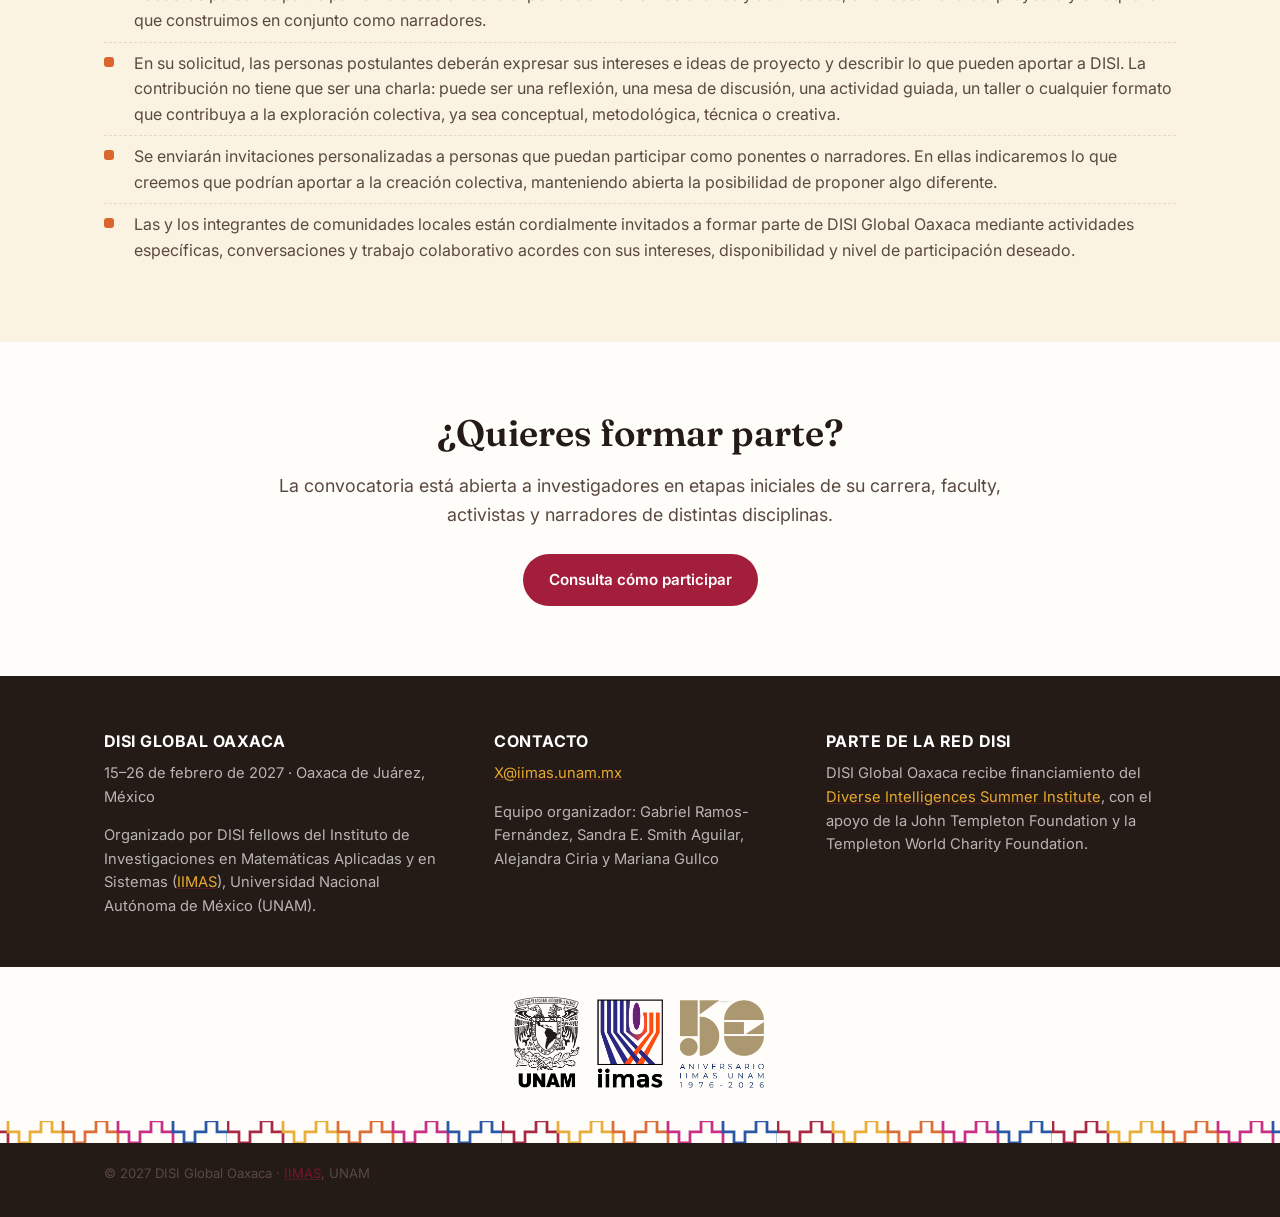
==== commit 3feb344e: "Add art section and confirm venue dates" ====
--- a/about.html
+++ b/about.html
@@ -14,7 +14,7 @@
   <div class="container header-inner">
     <a href="index.html" class="brand">
       <span class="brand-mark">DISI Global Oaxaca</span>
-      <span class="brand-sub">Feb–Mar 2027</span>
+      <span class="brand-sub">15–26 Feb 2027</span>
     </a>
     <button class="nav-toggle" aria-label="Toggle menu" aria-expanded="false">
       <span></span><span></span><span></span>
@@ -24,6 +24,7 @@
       <a href="about.html">About the Event</a>
       <a href="program.html">Program</a>
       <a href="organizers.html">Organizing Team</a>
+      <a href="art.html">Art</a>
       <a href="venue.html">Venue &amp; Stay</a>
       <a href="participants.html">Participants</a>
       <a href="apply.html" class="nav-cta">Apply</a>
@@ -119,7 +120,7 @@
   <div class="container footer-inner">
     <div>
       <h3>DISI Global Oaxaca</h3>
-      <p>February–March 2027 · Oaxaca de Juárez, México</p>
+      <p>February 15–26, 2027 · Oaxaca de Juárez, México</p>
       <p>Organized by DISI fellows from the Research Institute on Applied Mathematics and Systems (<a href="https://www.iimas.unam.mx/" target="_blank" rel="noopener noreferrer">IIMAS</a>), National Autonomous University of Mexico (UNAM).</p>
     </div>
     <div>
--- a/css/style.css
+++ b/css/style.css
@@ -131,10 +131,10 @@
 .site-nav {
   display: flex;
   align-items: center;
-  gap: 26px;
+  gap: 14px;
 }
 .site-nav a {
-  font-size: 0.92rem;
+  font-size: 0.84rem;
   font-weight: 500;
   color: var(--charcoal);
   text-decoration: none;
@@ -368,6 +368,14 @@
 }
 .card:hover { transform: translateY(-3px); }
 .card h3 { margin-bottom: 0.4em; }
+.card-wide {
+  grid-column: 1 / -1;
+  display: flex;
+  align-items: center;
+  gap: 22px;
+}
+.card-wide p { margin-bottom: 0; }
+.card-wide .card-icon { flex: 0 0 auto; margin-bottom: 0; }
 .card .card-icon {
   width: 42px; height: 42px;
   border-radius: 10px;
@@ -663,7 +671,7 @@
 }
 
 /* ---------------------------------- responsive ------------------------------ */
-@media (max-width: 1040px) {
+@media (max-width: 1180px) {
   .nav-toggle { display: flex; }
   .site-nav {
     position: absolute;
@@ -692,6 +700,8 @@
   .brand-mark { font-size: 1.25rem; }
   .language-switch { margin-left: auto; margin-right: 6px; }
   .grid-2, .grid-3, .grid-4 { grid-template-columns: 1fr; }
+  .card-wide { display: block; }
+  .card-wide .card-icon { margin-bottom: 16px; }
   .facts-strip { grid-template-columns: 1fr; }
   .facts-strip .fact { border-right: none; border-bottom: 1px solid rgba(255,255,255,0.12); }
   .footer-logo-link { width: 100%; justify-content: center; }
